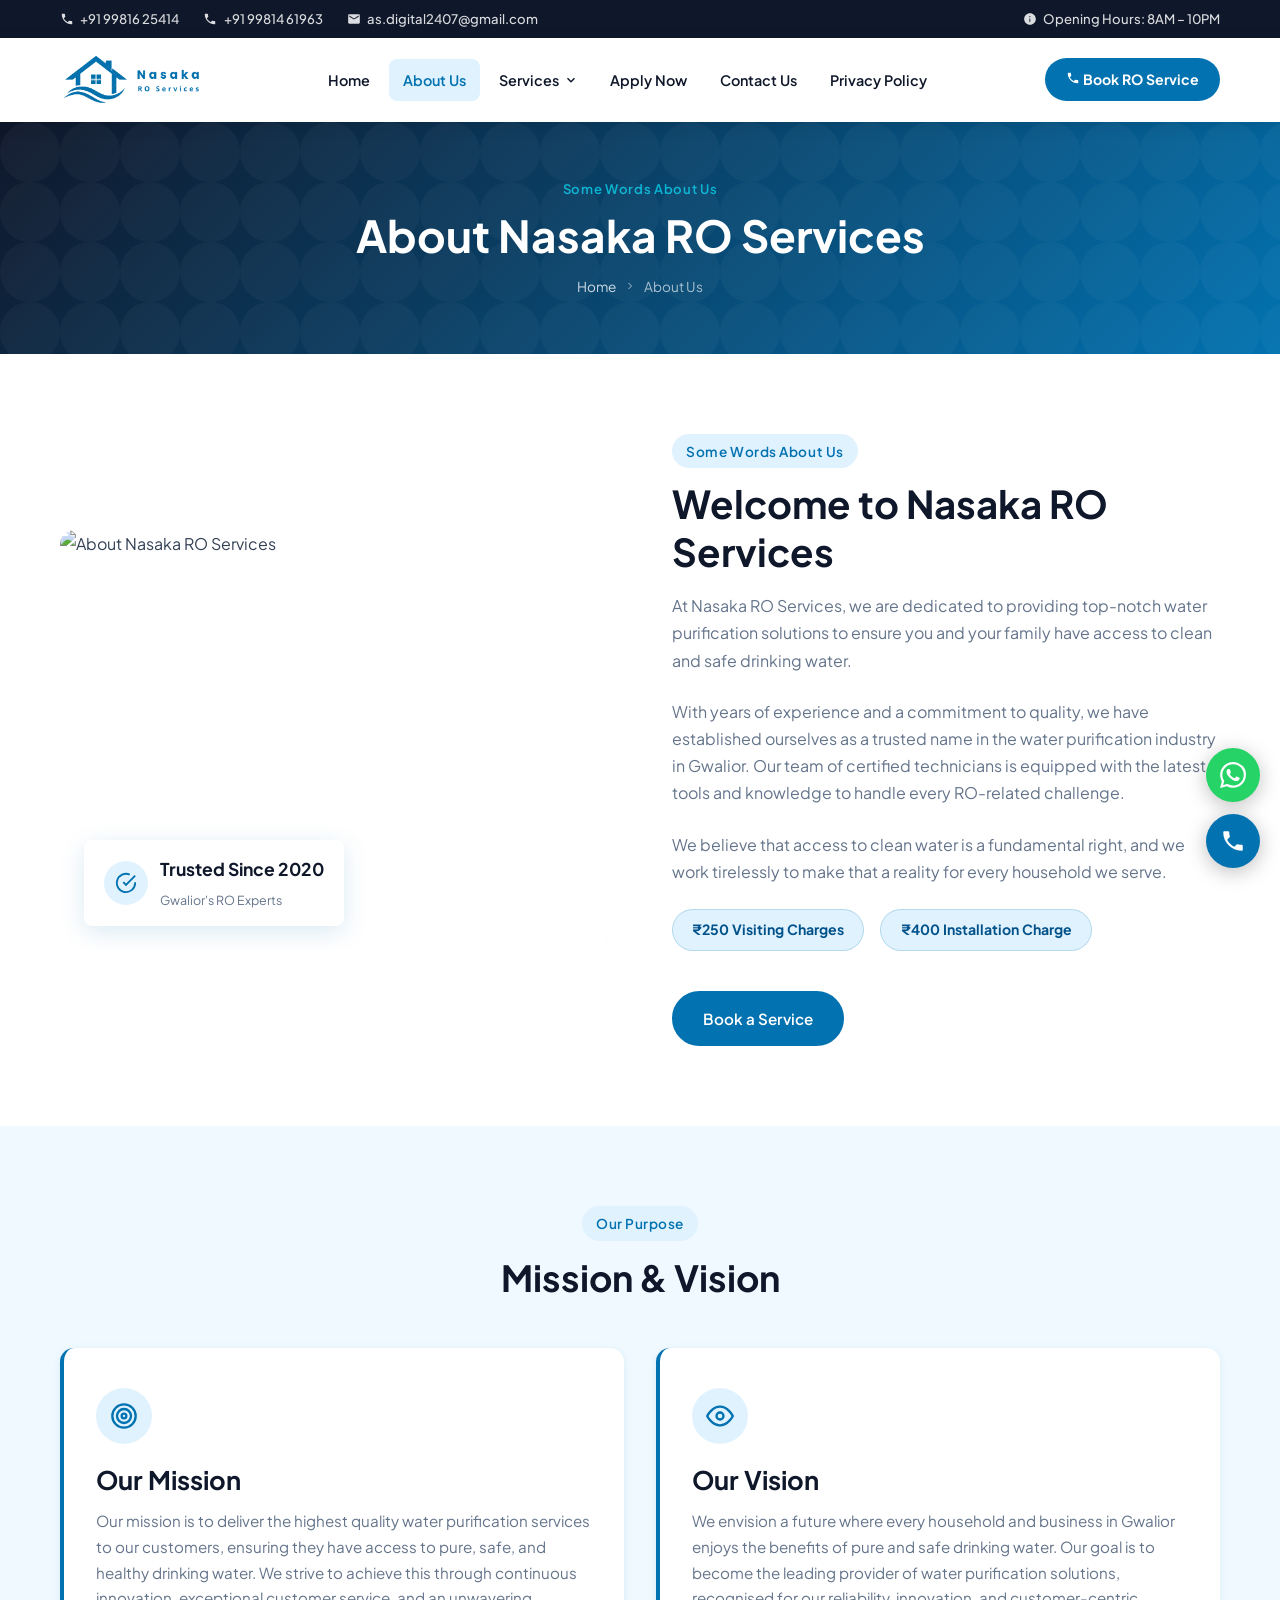
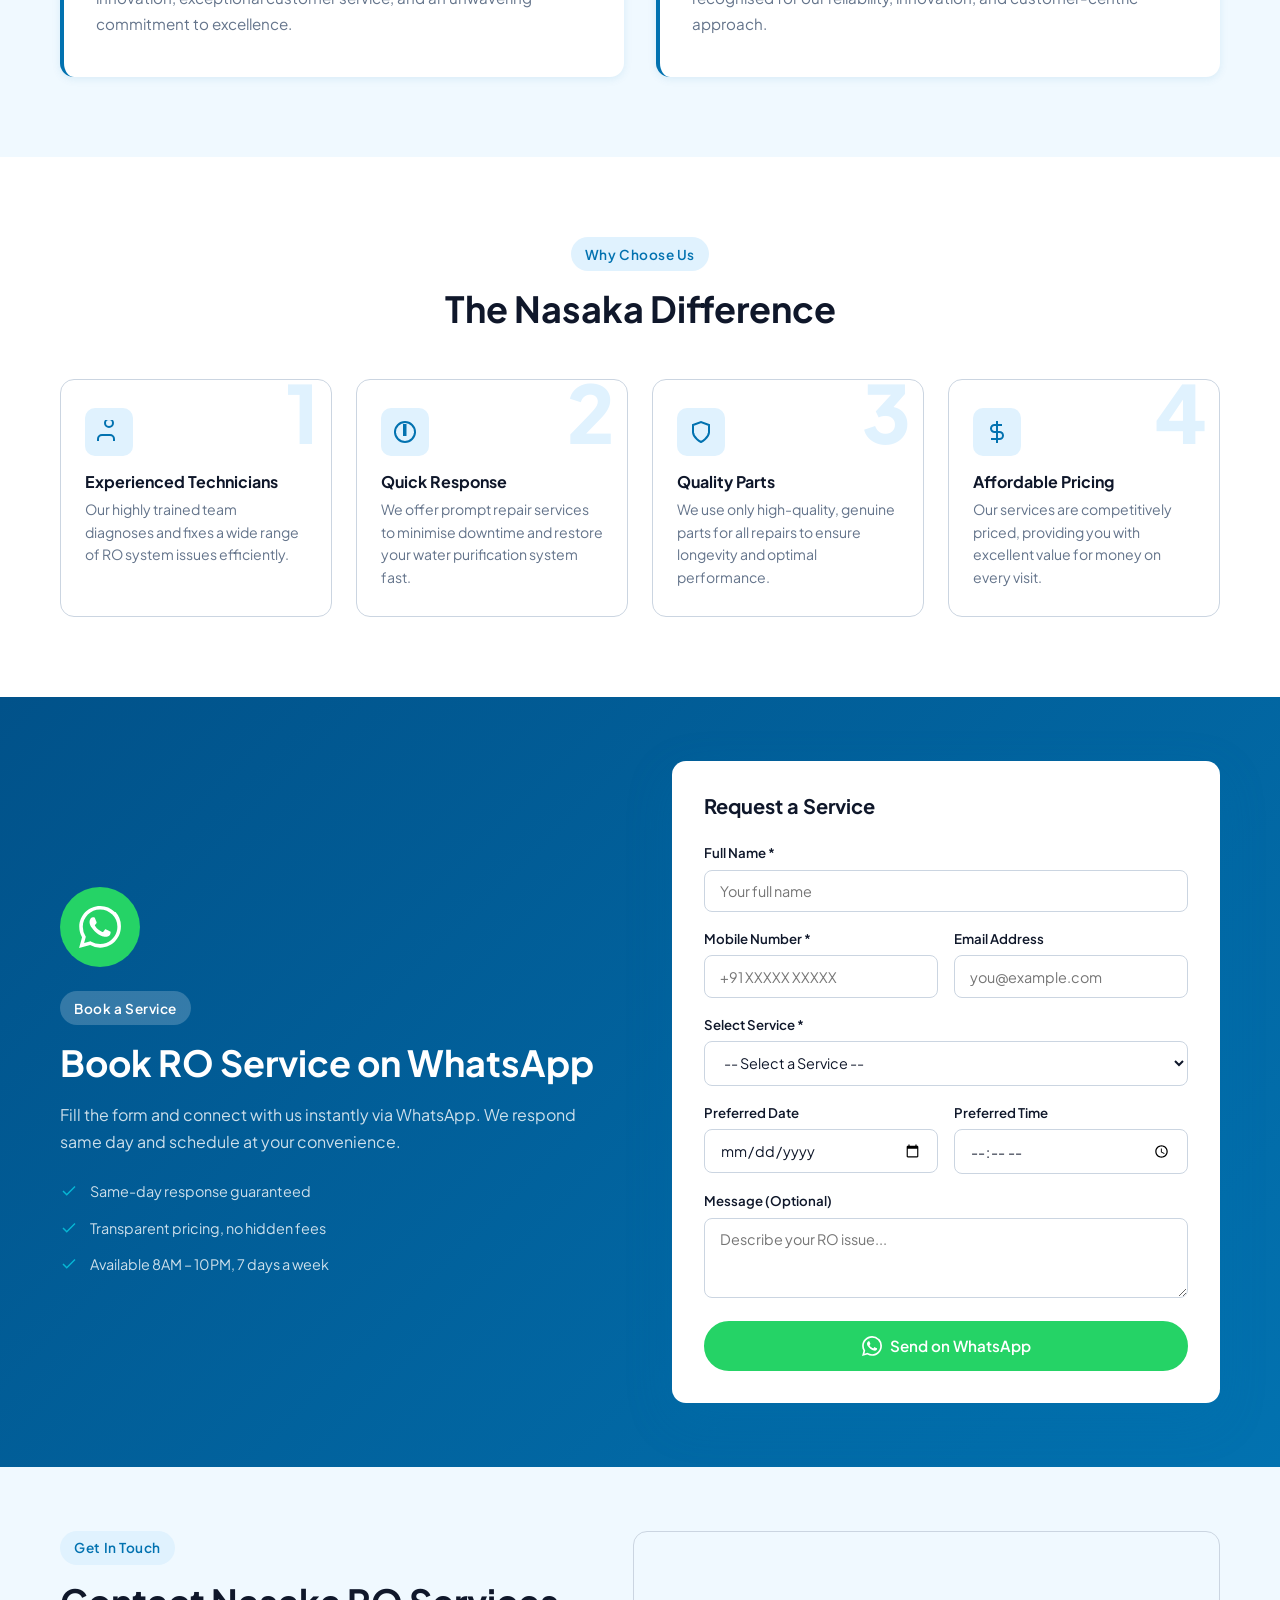
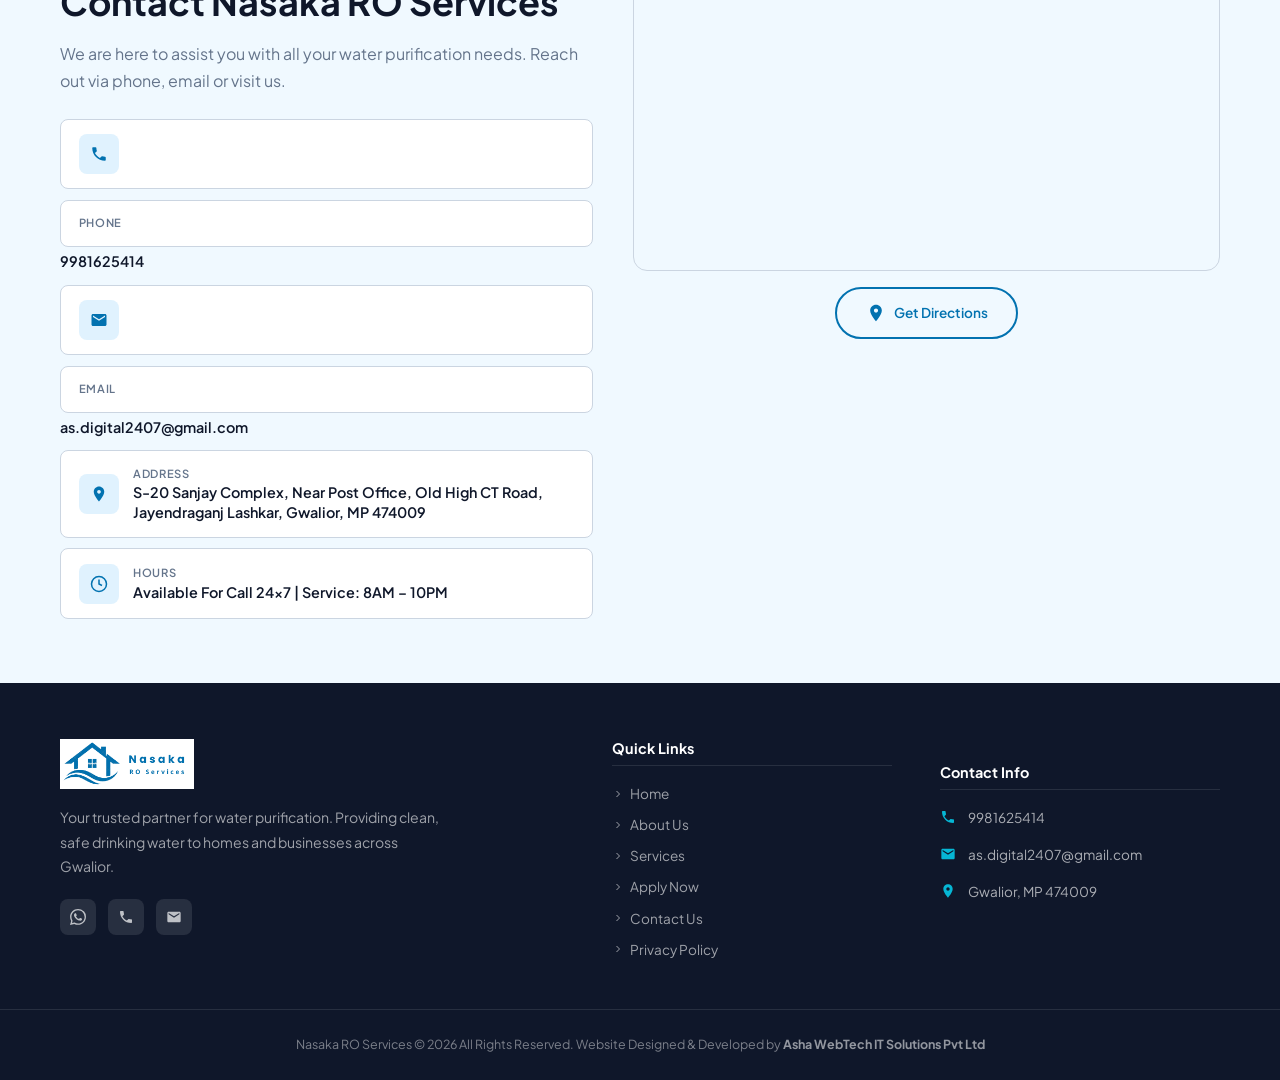
==== about.html @ 14f105b9 "Add files via upload" ====
<!DOCTYPE html>
<html lang="en">
<head>
  <meta charset="UTF-8">
  <meta name="viewport" content="width=device-width, initial-scale=1.0">
  <title>About Us – Nasaka RO Services</title>
  <meta name="description" content="Learn about Nasaka RO Services - dedicated to providing top-notch water purification solutions in Gwalior.">
  <meta name="theme-color" content="#0272B0">
  <link rel="icon" type="image/png" href="images/favicon.png">
  <link rel="stylesheet" href="css/styles.css">
  <link rel="preconnect" href="https://fonts.googleapis.com">
  <link rel="preconnect" href="https://fonts.gstatic.com" crossorigin>
</head>
<body>
<div class="top-bar">
  <div class="container">
    <div class="top-bar__inner">
      <div class="top-bar__group">
        <a href="tel:+919981625414" class="top-bar__item"><svg width="14" height="14" viewBox="0 0 24 24" fill="currentColor"><path d="M6.6 10.8c1.4 2.8 3.8 5.1 6.6 6.6l2.2-2.2c.27-.27.67-.36 1.02-.24 1.12.37 2.33.57 3.57.57.55 0 1 .45 1 1V20c0 .55-.45 1-1 1-9.39 0-17-7.61-17-17 0-.55.45-1 1-1h3.5c.55 0 1 .45 1 1 0 1.25.2 2.45.57 3.57.11.35.03.74-.24 1.01L6.6 10.8z"/></svg> +91 99816 25414</a>
        <a href="tel:+919981461963" class="top-bar__item"><svg width="14" height="14" viewBox="0 0 24 24" fill="currentColor"><path d="M6.6 10.8c1.4 2.8 3.8 5.1 6.6 6.6l2.2-2.2c.27-.27.67-.36 1.02-.24 1.12.37 2.33.57 3.57.57.55 0 1 .45 1 1V20c0 .55-.45 1-1 1-9.39 0-17-7.61-17-17 0-.55.45-1 1-1h3.5c.55 0 1 .45 1 1 0 1.25.2 2.45.57 3.57.11.35.03.74-.24 1.01L6.6 10.8z"/></svg> +91 99814 61963</a>
        <a href="mailto:as.digital2407@gmail.com" class="top-bar__item"><svg width="14" height="14" viewBox="0 0 24 24" fill="currentColor"><path d="M20 4H4c-1.1 0-2 .9-2 2v12c0 1.1.9 2 2 2h16c1.1 0 2-.9 2-2V6c0-1.1-.9-2-2-2zm0 4l-8 5-8-5V6l8 5 8-5v2z"/></svg> as.digital2407@gmail.com</a>
      </div>
      <div class="top-bar__group">
        <span class="top-bar__item"><svg width="14" height="14" viewBox="0 0 24 24" fill="currentColor"><path d="M12 2C6.5 2 2 6.5 2 12s4.5 10 10 10 10-4.5 10-10S17.5 2 12 2zm.5 15H11v-6h1.5v6zm0-8H11V7h1.5v2z"/></svg> Opening Hours: 8AM – 10PM</span>
      </div>
    </div>
  </div>
</div>
<header class="header">
  <div class="header__inner">
    <a href="index.html" class="header__logo">
      <img src="images/logo.png" alt="Nasaka RO Services Logo" height="56"
           onerror="this.style.display='none';document.getElementById('logoFb').style.display='block'">
      <div id="logoFb" style="display:none"><div class="logo-text">Nasaka RO</div><div class="logo-sub">Best RO Services In India</div></div>
    </a>
    <nav class="nav">
      <a href="index.html" class="nav__link">Home</a>
      <a href="about.html" class="nav__link active">About Us</a>
      <div class="nav__dropdown">
        <span class="nav__link nav__dropdown-toggle">Services <svg width="14" height="14" viewBox="0 0 24 24" fill="none" stroke="currentColor" stroke-width="2.5"><polyline points="6 9 12 15 18 9"/></svg></span>
        <div class="nav__dropdown-menu">
          <a href="services/repairing.html" class="nav__dropdown-link"><svg viewBox="0 0 24 24" fill="none" stroke="currentColor" stroke-width="2" width="16" height="16"><path d="M14.7 6.3a1 1 0 0 0 0 1.4l1.6 1.6a1 1 0 0 0 1.4 0l3.77-3.77a6 6 0 0 1-7.94 7.94l-6.91 6.91a2.12 2.12 0 0 1-3-3l6.91-6.91a6 6 0 0 1 7.94-7.94l-3.76 3.76z"/></svg> Repairing Services</a>
          <a href="services/filter.html" class="nav__dropdown-link"><svg viewBox="0 0 24 24" fill="none" stroke="currentColor" stroke-width="2" width="16" height="16"><polygon points="22 3 2 3 10 12.46 10 19 14 21 14 12.46 22 3"/></svg> Filter Servicing</a>
          <a href="services/installation.html" class="nav__dropdown-link"><svg viewBox="0 0 24 24" fill="none" stroke="currentColor" stroke-width="2" width="16" height="16"><circle cx="12" cy="12" r="3"/><path d="M19.07 4.93a10 10 0 0 1 0 14.14M4.93 4.93a10 10 0 0 0 0 14.14"/></svg> Installation Services</a>
          <a href="services/maintenance.html" class="nav__dropdown-link"><svg viewBox="0 0 24 24" fill="none" stroke="currentColor" stroke-width="2" width="16" height="16"><circle cx="12" cy="12" r="3"/><path d="M12 1v2M12 21v2M4.22 4.22l1.42 1.42M18.36 18.36l1.42 1.42M1 12h2M21 12h2M4.22 19.78l1.42-1.42M18.36 5.64l1.42-1.42"/></svg> Maintenance Services</a>
        </div>
      </div>
      <a href="apply-now.html" class="nav__link">Apply Now</a>
      <a href="contact.html" class="nav__link">Contact Us</a>
      <a href="privacy-policy.html" class="nav__link">Privacy Policy</a>
    </nav>
    <div class="header__cta">
      <a href="tel:+919981625414" class="header__book"><svg width="14" height="14" viewBox="0 0 24 24" fill="currentColor"><path d="M6.6 10.8c1.4 2.8 3.8 5.1 6.6 6.6l2.2-2.2c.27-.27.67-.36 1.02-.24 1.12.37 2.33.57 3.57.57.55 0 1 .45 1 1V20c0 .55-.45 1-1 1-9.39 0-17-7.61-17-17 0-.55.45-1 1-1h3.5c.55 0 1 .45 1 1 0 1.25.2 2.45.57 3.57.11.35.03.74-.24 1.01L6.6 10.8z"/></svg> Book RO Service</a>
    </div>
    <button class="hamburger" id="hamburger" aria-label="Open menu"><span></span><span></span><span></span></button>
  </div>
  <nav class="mobile-nav" id="mobileNav">
    <a href="index.html" class="mobile-nav__link">Home</a>
    <a href="about.html" class="mobile-nav__link">About Us</a>
    <a href="services.html" class="mobile-nav__link">Services</a>
    <div class="mobile-nav__sub">
      <a href="services/repairing.html">↳ Repairing Services</a>
      <a href="services/filter.html">↳ Filter Servicing</a>
      <a href="services/installation.html">↳ Installation Services</a>
      <a href="services/maintenance.html">↳ Maintenance Services</a>
    </div>
    <a href="apply-now.html" class="mobile-nav__link">Apply Now</a>
    <a href="contact.html" class="mobile-nav__link">Contact Us</a>
    <a href="privacy-policy.html" class="mobile-nav__link">Privacy Policy</a>
  </nav>
</header>

<section class="page-banner">
  <div class="container">
    <div class="page-banner__label">Some Words About Us</div>
    <h1>About Nasaka RO Services</h1>
    <div class="breadcrumb"><a href="index.html">Home</a><svg width="12" height="12" viewBox="0 0 24 24" fill="none" stroke="currentColor" stroke-width="2"><polyline points="9 18 15 12 9 6"/></svg><span>About Us</span></div>
  </div>
</section>

<section class="section">
  <div class="container">
    <div class="about-grid">
      <div class="about-img-wrap" data-reveal>
        <img src="https://images.unsplash.com/photo-1600880292203-757bb62b4baf?w=700&q=80&auto=format&fit=crop" alt="About Nasaka RO Services">
        <div class="about-badge">
          <div class="about-badge__icon"><svg viewBox="0 0 24 24" fill="none" stroke="var(--primary)" stroke-width="2"><path d="M22 11.08V12a10 10 0 1 1-5.93-9.14"/><polyline points="22 4 12 14.01 9 11.01"/></svg></div>
          <div class="about-badge__text"><strong>Trusted Since 2020</strong><span>Gwalior's RO Experts</span></div>
        </div>
      </div>
      <div class="about-content" data-reveal>
        <span class="section-label">Some Words About Us</span>
        <h2>Welcome to Nasaka RO Services</h2>
        <p>At Nasaka RO Services, we are dedicated to providing top-notch water purification solutions to ensure you and your family have access to clean and safe drinking water.</p>
        <p>With years of experience and a commitment to quality, we have established ourselves as a trusted name in the water purification industry in Gwalior. Our team of certified technicians is equipped with the latest tools and knowledge to handle every RO-related challenge.</p>
        <p>We believe that access to clean water is a fundamental right, and we work tirelessly to make that a reality for every household we serve.</p>
        <div class="pricing-pills" style="margin-top:1.5rem">
          <a href="contact.html" class="pricing-pill">&#8377;250 Visiting Charges</a>
          <a href="contact.html" class="pricing-pill">&#8377;400 Installation Charge</a>
        </div>
        <a href="contact.html" class="btn btn--primary" style="margin-top:1rem">Book a Service</a>
      </div>
    </div>
  </div>
</section>

<section class="section section--light">
  <div class="container">
    <div class="text-center" style="margin-bottom:3rem" data-reveal>
      <span class="section-label">Our Purpose</span>
      <h2 class="section-title">Mission &amp; Vision</h2>
    </div>
    <div class="mv-grid">
      <div class="mv-card" data-reveal>
        <div class="mv-card__icon"><svg viewBox="0 0 24 24" fill="none" stroke="currentColor" stroke-width="2"><circle cx="12" cy="12" r="10"/><circle cx="12" cy="12" r="6"/><circle cx="12" cy="12" r="2"/></svg></div>
        <h3>Our Mission</h3>
        <p>Our mission is to deliver the highest quality water purification services to our customers, ensuring they have access to pure, safe, and healthy drinking water. We strive to achieve this through continuous innovation, exceptional customer service, and an unwavering commitment to excellence.</p>
      </div>
      <div class="mv-card" data-reveal>
        <div class="mv-card__icon"><svg viewBox="0 0 24 24" fill="none" stroke="currentColor" stroke-width="2"><path d="M1 12s4-8 11-8 11 8 11 8-4 8-11 8-11-8-11-8z"/><circle cx="12" cy="12" r="3"/></svg></div>
        <h3>Our Vision</h3>
        <p>We envision a future where every household and business in Gwalior enjoys the benefits of pure and safe drinking water. Our goal is to become the leading provider of water purification solutions, recognised for our reliability, innovation, and customer-centric approach.</p>
      </div>
    </div>
  </div>
</section>

<section class="section">
  <div class="container">
    <div class="text-center" style="margin-bottom:3rem" data-reveal>
      <span class="section-label">Why Choose Us</span>
      <h2 class="section-title">The Nasaka Difference</h2>
    </div>
    <div class="features-grid"><div class="feature-card" data-num="1" data-reveal>
  <div class="feature-card__icon"><svg viewBox="0 0 24 24" fill="none" stroke="currentColor" stroke-width="2"><path d="M17 21v-2a4 4 0 0 0-4-4H5a4 4 0 0 0-4 4v2M12 7a4 4 0 1 0 0-8 4 4 0 0 0 0 8z"/></svg></div>
  <h4>Experienced Technicians</h4>
  <p>Our highly trained team diagnoses and fixes a wide range of RO system issues efficiently.</p>
</div><div class="feature-card" data-num="2" data-reveal>
  <div class="feature-card__icon"><svg viewBox="0 0 24 24" fill="none" stroke="currentColor" stroke-width="2"><path d="M12 2C6.5 2 2 6.5 2 12s4.5 10 10 10 10-4.5 10-10S17.5 2 12 2zm.5 13H11v-6h1.5v6zm0-8H11V5h1.5v2z"/></svg></div>
  <h4>Quick Response</h4>
  <p>We offer prompt repair services to minimise downtime and restore your water purification system fast.</p>
</div><div class="feature-card" data-num="3" data-reveal>
  <div class="feature-card__icon"><svg viewBox="0 0 24 24" fill="none" stroke="currentColor" stroke-width="2"><path d="M12 22s8-4 8-10V5l-8-3-8 3v7c0 6 8 10 8 10z"/></svg></div>
  <h4>Quality Parts</h4>
  <p>We use only high-quality, genuine parts for all repairs to ensure longevity and optimal performance.</p>
</div><div class="feature-card" data-num="4" data-reveal>
  <div class="feature-card__icon"><svg viewBox="0 0 24 24" fill="none" stroke="currentColor" stroke-width="2"><path d="M12 1v22M17 5H9.5a3.5 3.5 0 0 0 0 7h5a3.5 3.5 0 0 1 0 7H6"/></svg></div>
  <h4>Affordable Pricing</h4>
  <p>Our services are competitively priced, providing you with excellent value for money on every visit.</p>
</div></div>
  </div>
</section>

<section class="wa-form-section">
  <div class="container">
    <div class="wa-form-inner">
      <div class="wa-form-intro" data-reveal>
        <div class="wa-icon"><svg viewBox="0 0 24 24" fill="currentColor"><path d="M17.472 14.382c-.297-.149-1.758-.867-2.03-.967-.273-.099-.471-.148-.67.15-.197.297-.767.966-.94 1.164-.173.199-.347.223-.644.075-.297-.15-1.255-.463-2.39-1.475-.883-.788-1.48-1.761-1.653-2.059-.173-.297-.018-.458.13-.606.134-.133.298-.347.446-.52.149-.174.198-.298.298-.497.099-.198.05-.371-.025-.52-.075-.149-.669-1.612-.916-2.207-.242-.579-.487-.5-.669-.51-.173-.008-.371-.01-.57-.01-.198 0-.52.074-.792.372-.272.297-1.04 1.016-1.04 2.479 0 1.462 1.065 2.875 1.213 3.074.149.198 2.096 3.2 5.077 4.487.709.306 1.262.489 1.694.625.712.227 1.36.195 1.871.118.571-.085 1.758-.719 2.006-1.413.248-.694.248-1.289.173-1.413-.074-.124-.272-.198-.57-.347m-5.421 7.403h-.004a9.87 9.87 0 0 1-5.031-1.378l-.361-.214-3.741.982.998-3.648-.235-.374a9.86 9.86 0 0 1-1.51-5.26c.001-5.45 4.436-9.884 9.888-9.884 2.64 0 5.122 1.03 6.988 2.898a9.825 9.825 0 0 1 2.893 6.994c-.003 5.45-4.437 9.884-9.885 9.884m8.413-18.297A11.815 11.815 0 0 0 12.05 0C5.495 0 .16 5.335.157 11.892c0 2.096.547 4.142 1.588 5.945L.057 24l6.305-1.654a11.882 11.882 0 0 0 5.683 1.448h.005c6.554 0 11.89-5.335 11.893-11.893A11.821 11.821 0 0 0 20.885 3.488"/></svg></div>
        <span class="section-label section-label--white">Book a Service</span>
        <h2>Book RO Service on WhatsApp</h2>
        <p>Fill the form and connect with us instantly via WhatsApp. We respond same day and schedule at your convenience.</p>
        <div style="margin-top:1.5rem;display:flex;flex-direction:column;gap:.75rem">
          <div style="display:flex;align-items:center;gap:.75rem;color:rgba(255,255,255,.8);font-size:.9rem"><svg width="18" height="18" viewBox="0 0 24 24" fill="none" stroke="#06B6D4" stroke-width="2"><polyline points="20 6 9 17 4 12"/></svg>Same-day response guaranteed</div>
          <div style="display:flex;align-items:center;gap:.75rem;color:rgba(255,255,255,.8);font-size:.9rem"><svg width="18" height="18" viewBox="0 0 24 24" fill="none" stroke="#06B6D4" stroke-width="2"><polyline points="20 6 9 17 4 12"/></svg>Transparent pricing, no hidden fees</div>
          <div style="display:flex;align-items:center;gap:.75rem;color:rgba(255,255,255,.8);font-size:.9rem"><svg width="18" height="18" viewBox="0 0 24 24" fill="none" stroke="#06B6D4" stroke-width="2"><polyline points="20 6 9 17 4 12"/></svg>Available 8AM – 10PM, 7 days a week</div>
        </div>
      </div>
      <div class="wa-form" data-reveal>
        <h3>Request a Service</h3>
        <form id="waForm">
          <div class="form-group"><label>Full Name *</label><input type="text" name="name" placeholder="Your full name" required></div>
          <div class="form-row">
            <div class="form-group"><label>Mobile Number *</label><input type="tel" name="phone" placeholder="+91 XXXXX XXXXX" required></div>
            <div class="form-group"><label>Email Address</label><input type="email" name="email" placeholder="you@example.com"></div>
          </div>
          <div class="form-group"><label>Select Service *</label>
            <select name="service" required>
              <option value="">-- Select a Service --</option>
              <option>Repairing Services</option>
              <option>Filter Servicing</option>
              <option>Installation Services</option>
              <option>Maintenance Services</option>
              <option>Other Services</option>
            </select>
          </div>
          <div class="form-row">
            <div class="form-group"><label>Preferred Date</label><input type="date" name="date"></div>
            <div class="form-group"><label>Preferred Time</label><input type="time" name="time"></div>
          </div>
          <div class="form-group"><label>Message (Optional)</label><textarea name="message" placeholder="Describe your RO issue..."></textarea></div>
          <button type="submit" class="btn btn--wa" style="width:100%;justify-content:center"><svg viewBox="0 0 24 24" fill="currentColor"><path d="M17.472 14.382c-.297-.149-1.758-.867-2.03-.967-.273-.099-.471-.148-.67.15-.197.297-.767.966-.94 1.164-.173.199-.347.223-.644.075-.297-.15-1.255-.463-2.39-1.475-.883-.788-1.48-1.761-1.653-2.059-.173-.297-.018-.458.13-.606.134-.133.298-.347.446-.52.149-.174.198-.298.298-.497.099-.198.05-.371-.025-.52-.075-.149-.669-1.612-.916-2.207-.242-.579-.487-.5-.669-.51-.173-.008-.371-.01-.57-.01-.198 0-.52.074-.792.372-.272.297-1.04 1.016-1.04 2.479 0 1.462 1.065 2.875 1.213 3.074.149.198 2.096 3.2 5.077 4.487.709.306 1.262.489 1.694.625.712.227 1.36.195 1.871.118.571-.085 1.758-.719 2.006-1.413.248-.694.248-1.289.173-1.413-.074-.124-.272-.198-.57-.347m-5.421 7.403h-.004a9.87 9.87 0 0 1-5.031-1.378l-.361-.214-3.741.982.998-3.648-.235-.374a9.86 9.86 0 0 1-1.51-5.26c.001-5.45 4.436-9.884 9.888-9.884 2.64 0 5.122 1.03 6.988 2.898a9.825 9.825 0 0 1 2.893 6.994c-.003 5.45-4.437 9.884-9.885 9.884m8.413-18.297A11.815 11.815 0 0 0 12.05 0C5.495 0 .16 5.335.157 11.892c0 2.096.547 4.142 1.588 5.945L.057 24l6.305-1.654a11.882 11.882 0 0 0 5.683 1.448h.005c6.554 0 11.89-5.335 11.893-11.893A11.821 11.821 0 0 0 20.885 3.488"/></svg> Send on WhatsApp</button>
        </form>
      </div>
    </div>
  </div>
</section>
<section class="contact-section">
  <div class="container">
    <div class="contact-grid">
      <div class="contact-info" data-reveal>
        <span class="section-label">Get In Touch</span>
        <h2 class="section-title">Contact Nasaka RO Services</h2>
        <p>We are here to assist you with all your water purification needs. Reach out via phone, email or visit us.</p>
        <div class="contact-cards">
          <a href="tel:9981625414" class="contact-card" style="text-decoration:none">
            <div class="contact-card__icon"><svg viewBox="0 0 24 24" fill="currentColor"><path d="M6.6 10.8c1.4 2.8 3.8 5.1 6.6 6.6l2.2-2.2c.27-.27.67-.36 1.02-.24 1.12.37 2.33.57 3.57.57.55 0 1 .45 1 1V20c0 .55-.45 1-1 1-9.39 0-17-7.61-17-17 0-.55.45-1 1-1h3.5c.55 0 1 .45 1 1 0 1.25.2 2.45.57 3.57.11.35.03.74-.24 1.01L6.6 10.8z"/></svg></div>
            <div class="contact-card__body"><h5>Phone</h5><a href="tel:9981625414">9981625414</a></div>
          </a>
          <a href="mailto:as.digital2407@gmail.com" class="contact-card" style="text-decoration:none">
            <div class="contact-card__icon"><svg viewBox="0 0 24 24" fill="currentColor"><path d="M20 4H4c-1.1 0-2 .9-2 2v12c0 1.1.9 2 2 2h16c1.1 0 2-.9 2-2V6c0-1.1-.9-2-2-2zm0 4l-8 5-8-5V6l8 5 8-5v2z"/></svg></div>
            <div class="contact-card__body"><h5>Email</h5><a href="mailto:as.digital2407@gmail.com">as.digital2407@gmail.com</a></div>
          </a>
          <div class="contact-card">
            <div class="contact-card__icon"><svg viewBox="0 0 24 24" fill="currentColor"><path d="M12 2C8.13 2 5 5.13 5 9c0 5.25 7 13 7 13s7-7.75 7-13c0-3.87-3.13-7-7-7zm0 9.5c-1.38 0-2.5-1.12-2.5-2.5s1.12-2.5 2.5-2.5 2.5 1.12 2.5 2.5-1.12 2.5-2.5 2.5z"/></svg></div>
            <div class="contact-card__body"><h5>Address</h5><p>S-20 Sanjay Complex, Near Post Office, Old High CT Road, Jayendraganj Lashkar, Gwalior, MP 474009</p></div>
          </div>
          <div class="contact-card">
            <div class="contact-card__icon"><svg viewBox="0 0 24 24" fill="none" stroke="currentColor" stroke-width="2"><circle cx="12" cy="12" r="10"/><polyline points="12 6 12 12 16 14"/></svg></div>
            <div class="contact-card__body"><h5>Hours</h5><p>Available For Call 24×7 | Service: 8AM – 10PM</p></div>
          </div>
        </div>
      </div>
      <div data-reveal>
        <div class="map-wrap">
          <iframe src="https://maps.google.com/maps?q=S-20+Sanjay+Complex+Near+Post+Office+Old+High+CT+Road+Jayendraganj+Lashkar+Gwalior+Madhya+Pradesh+474009&t=m&z=15&output=embed&iwloc=near" allowfullscreen loading="lazy" referrerpolicy="no-referrer-when-downgrade" title="Nasaka RO Services Location"></iframe>
        </div>
        <div style="margin-top:1rem;text-align:center">
          <a href="https://maps.google.com/maps?q=S-20+Sanjay+Complex+Gwalior+474009" target="_blank" class="btn btn--outline-blue" style="font-size:.85rem"><svg viewBox="0 0 24 24" fill="currentColor"><path d="M12 2C8.13 2 5 5.13 5 9c0 5.25 7 13 7 13s7-7.75 7-13c0-3.87-3.13-7-7-7zm0 9.5c-1.38 0-2.5-1.12-2.5-2.5s1.12-2.5 2.5-2.5 2.5 1.12 2.5 2.5-1.12 2.5-2.5 2.5z"/></svg> Get Directions</a>
        </div>
      </div>
    </div>
  </div>
</section>
<footer class="footer">
  <div class="container">
    <div class="footer__grid">
      <div class="footer__brand">
        <div class="logo-wrap">
          <img src="images/logo.png" alt="Nasaka RO Services" height="50" onerror="this.style.display='none';this.nextElementSibling.style.display='block'">
          <div style="display:none;color:#fff;font-size:1.2rem;font-weight:800">Nasaka RO Services</div>
        </div>
        <p>Your trusted partner for water purification. Providing clean, safe drinking water to homes and businesses across Gwalior.</p>
        <div class="footer__social">
          <a href="https://wa.me/919981625414" target="_blank" aria-label="WhatsApp"><svg viewBox="0 0 24 24" fill="currentColor"><path d="M17.472 14.382c-.297-.149-1.758-.867-2.03-.967-.273-.099-.471-.148-.67.15-.197.297-.767.966-.94 1.164-.173.199-.347.223-.644.075-.297-.15-1.255-.463-2.39-1.475-.883-.788-1.48-1.761-1.653-2.059-.173-.297-.018-.458.13-.606.134-.133.298-.347.446-.52.149-.174.198-.298.298-.497.099-.198.05-.371-.025-.52-.075-.149-.669-1.612-.916-2.207-.242-.579-.487-.5-.669-.51-.173-.008-.371-.01-.57-.01-.198 0-.52.074-.792.372-.272.297-1.04 1.016-1.04 2.479 0 1.462 1.065 2.875 1.213 3.074.149.198 2.096 3.2 5.077 4.487.709.306 1.262.489 1.694.625.712.227 1.36.195 1.871.118.571-.085 1.758-.719 2.006-1.413.248-.694.248-1.289.173-1.413-.074-.124-.272-.198-.57-.347m-5.421 7.403h-.004a9.87 9.87 0 0 1-5.031-1.378l-.361-.214-3.741.982.998-3.648-.235-.374a9.86 9.86 0 0 1-1.51-5.26c.001-5.45 4.436-9.884 9.888-9.884 2.64 0 5.122 1.03 6.988 2.898a9.825 9.825 0 0 1 2.893 6.994c-.003 5.45-4.437 9.884-9.885 9.884m8.413-18.297A11.815 11.815 0 0 0 12.05 0C5.495 0 .16 5.335.157 11.892c0 2.096.547 4.142 1.588 5.945L.057 24l6.305-1.654a11.882 11.882 0 0 0 5.683 1.448h.005c6.554 0 11.89-5.335 11.893-11.893A11.821 11.821 0 0 0 20.885 3.488"/></svg></a>
          <a href="tel:+919981625414" aria-label="Call"><svg viewBox="0 0 24 24" fill="currentColor"><path d="M6.6 10.8c1.4 2.8 3.8 5.1 6.6 6.6l2.2-2.2c.27-.27.67-.36 1.02-.24 1.12.37 2.33.57 3.57.57.55 0 1 .45 1 1V20c0 .55-.45 1-1 1-9.39 0-17-7.61-17-17 0-.55.45-1 1-1h3.5c.55 0 1 .45 1 1 0 1.25.2 2.45.57 3.57.11.35.03.74-.24 1.01L6.6 10.8z"/></svg></a>
          <a href="mailto:as.digital2407@gmail.com" aria-label="Email"><svg viewBox="0 0 24 24" fill="currentColor"><path d="M20 4H4c-1.1 0-2 .9-2 2v12c0 1.1.9 2 2 2h16c1.1 0 2-.9 2-2V6c0-1.1-.9-2-2-2zm0 4l-8 5-8-5V6l8 5 8-5v2z"/></svg></a>
        </div>
      </div>
      <div class="footer__col">
        <h5>Quick Links</h5>
        <div class="footer__links">
          <a href="index.html"><svg viewBox="0 0 24 24" fill="none" stroke="currentColor" stroke-width="2" width="12" height="12"><polyline points="9 18 15 12 9 6"/></svg> Home</a>
          <a href="about.html"><svg viewBox="0 0 24 24" fill="none" stroke="currentColor" stroke-width="2" width="12" height="12"><polyline points="9 18 15 12 9 6"/></svg> About Us</a>
          <a href="services.html"><svg viewBox="0 0 24 24" fill="none" stroke="currentColor" stroke-width="2" width="12" height="12"><polyline points="9 18 15 12 9 6"/></svg> Services</a>
          <a href="apply-now.html"><svg viewBox="0 0 24 24" fill="none" stroke="currentColor" stroke-width="2" width="12" height="12"><polyline points="9 18 15 12 9 6"/></svg> Apply Now</a>
          <a href="contact.html"><svg viewBox="0 0 24 24" fill="none" stroke="currentColor" stroke-width="2" width="12" height="12"><polyline points="9 18 15 12 9 6"/></svg> Contact Us</a>
          <a href="privacy-policy.html"><svg viewBox="0 0 24 24" fill="none" stroke="currentColor" stroke-width="2" width="12" height="12"><polyline points="9 18 15 12 9 6"/></svg> Privacy Policy</a>
        </div>
      </div>
      <div class="footer__col">
        <h5 style="margin-top:1.5rem">Contact Info</h5>
        <div class="footer__contact-item"><svg viewBox="0 0 24 24" fill="currentColor"><path d="M6.6 10.8c1.4 2.8 3.8 5.1 6.6 6.6l2.2-2.2c.27-.27.67-.36 1.02-.24 1.12.37 2.33.57 3.57.57.55 0 1 .45 1 1V20c0 .55-.45 1-1 1-9.39 0-17-7.61-17-17 0-.55.45-1 1-1h3.5c.55 0 1 .45 1 1 0 1.25.2 2.45.57 3.57.11.35.03.74-.24 1.01L6.6 10.8z"/></svg><span><a href="tel:9981625414">9981625414</a></span></div>
        <div class="footer__contact-item"><svg viewBox="0 0 24 24" fill="currentColor"><path d="M20 4H4c-1.1 0-2 .9-2 2v12c0 1.1.9 2 2 2h16c1.1 0 2-.9 2-2V6c0-1.1-.9-2-2-2zm0 4l-8 5-8-5V6l8 5 8-5v2z"/></svg><span><a href="mailto:as.digital2407@gmail.com">as.digital2407@gmail.com</a></span></div>
        <div class="footer__contact-item"><svg viewBox="0 0 24 24" fill="currentColor"><path d="M12 2C8.13 2 5 5.13 5 9c0 5.25 7 13 7 13s7-7.75 7-13c0-3.87-3.13-7-7-7zm0 9.5c-1.38 0-2.5-1.12-2.5-2.5s1.12-2.5 2.5-2.5 2.5 1.12 2.5 2.5-1.12 2.5-2.5 2.5z"/></svg><span>Gwalior, MP 474009</span></div>
      </div>
    </div>
  </div>
  <div class="footer__bottom">
    <div class="container" style="text-align:center;width:100%">
      <span class="footer__bottom-credit">Nasaka RO Services &copy; 2026 All Rights Reserved. Website Designed &amp; Developed by <a href="https://ashawebtechitsolutions.com/" target="_blank"><strong>Asha</strong></a> <a href="https://chandrabhansingh.in/" target="_blank"><strong>WebTech</strong></a> <a href="https://marketingtech.in/" target="_blank"><strong>IT</strong></a> <a href="https://algotrivo.com/" target="_blank"><strong>Solutions</strong></a> <a href="https://vanshtechnologies.in/" target="_blank"><strong>Pvt&nbsp;</strong></a><a href="https://codetunix.com/" target="_blank"><strong>Ltd</strong></a></span>
    </div>
  </div>
</footer>
<div class="floating-btns">
  <a href="https://wa.me/919981625414?text=Hi%20I%20need%20RO%20service" target="_blank" class="float-btn float-btn--wa" aria-label="WhatsApp"><svg viewBox="0 0 24 24" fill="currentColor"><path d="M17.472 14.382c-.297-.149-1.758-.867-2.03-.967-.273-.099-.471-.148-.67.15-.197.297-.767.966-.94 1.164-.173.199-.347.223-.644.075-.297-.15-1.255-.463-2.39-1.475-.883-.788-1.48-1.761-1.653-2.059-.173-.297-.018-.458.13-.606.134-.133.298-.347.446-.52.149-.174.198-.298.298-.497.099-.198.05-.371-.025-.52-.075-.149-.669-1.612-.916-2.207-.242-.579-.487-.5-.669-.51-.173-.008-.371-.01-.57-.01-.198 0-.52.074-.792.372-.272.297-1.04 1.016-1.04 2.479 0 1.462 1.065 2.875 1.213 3.074.149.198 2.096 3.2 5.077 4.487.709.306 1.262.489 1.694.625.712.227 1.36.195 1.871.118.571-.085 1.758-.719 2.006-1.413.248-.694.248-1.289.173-1.413-.074-.124-.272-.198-.57-.347m-5.421 7.403h-.004a9.87 9.87 0 0 1-5.031-1.378l-.361-.214-3.741.982.998-3.648-.235-.374a9.86 9.86 0 0 1-1.51-5.26c.001-5.45 4.436-9.884 9.888-9.884 2.64 0 5.122 1.03 6.988 2.898a9.825 9.825 0 0 1 2.893 6.994c-.003 5.45-4.437 9.884-9.885 9.884m8.413-18.297A11.815 11.815 0 0 0 12.05 0C5.495 0 .16 5.335.157 11.892c0 2.096.547 4.142 1.588 5.945L.057 24l6.305-1.654a11.882 11.882 0 0 0 5.683 1.448h.005c6.554 0 11.89-5.335 11.893-11.893A11.821 11.821 0 0 0 20.885 3.488"/></svg></a>
  <a href="tel:+919981625414" class="float-btn float-btn--call" aria-label="Call Us"><svg viewBox="0 0 24 24" fill="currentColor"><path d="M6.6 10.8c1.4 2.8 3.8 5.1 6.6 6.6l2.2-2.2c.27-.27.67-.36 1.02-.24 1.12.37 2.33.57 3.57.57.55 0 1 .45 1 1V20c0 .55-.45 1-1 1-9.39 0-17-7.61-17-17 0-.55.45-1 1-1h3.5c.55 0 1 .45 1 1 0 1.25.2 2.45.57 3.57.11.35.03.74-.24 1.01L6.6 10.8z"/></svg></a>
</div>
<script src="js/main.js"></script>
</body>
</html>
---- css/styles.css ----
@import url('https://fonts.googleapis.com/css2?family=Plus+Jakarta+Sans:wght@300;400;500;600;700;800&display=swap');

/* ============================================================
   CSS Variables
============================================================ */
:root {
  --primary:       #0272B0;
  --primary-dark:  #01528A;
  --primary-light: #E0F2FE;
  --accent:        #06B6D4;
  --dark:          #0F172A;
  --body-text:     #334155;
  --gray:          #64748B;
  --border:        #CBD5E1;
  --light-bg:      #F0F9FF;
  --white:         #FFFFFF;
  --green:         #10B981;
  --wa-green:      #25D366;
  --font:          'Plus Jakarta Sans', sans-serif;
  --shadow-sm:     0 2px 8px rgba(2,114,176,.10);
  --shadow-md:     0 6px 24px rgba(2,114,176,.15);
  --shadow-lg:     0 16px 48px rgba(2,114,176,.20);
  --radius:        14px;
  --radius-sm:     8px;
  --transition:    .3s ease;
}

/* ============================================================
   Reset & Base
============================================================ */
*, *::before, *::after { box-sizing: border-box; margin: 0; padding: 0; }
html { scroll-behavior: smooth; }
body {
  font-family: var(--font);
  font-size: 16px;
  line-height: 1.7;
  color: var(--body-text);
  background: var(--white);
  overflow-x: hidden;
}
img { max-width: 100%; height: auto; display: block; }
a { text-decoration: none; color: inherit; }
ul { list-style: none; }
button, input, select, textarea { font-family: inherit; }

/* ============================================================
   Typography
============================================================ */
h1, h2, h3, h4, h5, h6 {
  color: var(--dark);
  font-weight: 700;
  line-height: 1.25;
}
h1 { font-size: clamp(2rem, 5vw, 3.25rem); }
h2 { font-size: clamp(1.6rem, 3.5vw, 2.4rem); }
h3 { font-size: clamp(1.25rem, 2.5vw, 1.6rem); }
h4 { font-size: 1.2rem; }
p  { max-width: 68ch; }

/* ============================================================
   Utility Classes
============================================================ */
.container { max-width: 1200px; margin: 0 auto; padding: 0 1.25rem; }
.section { padding: 5rem 0; }
.section--light { background: var(--light-bg); }
.section--blue  { background: var(--primary); }
.text-center { text-align: center; }
.text-white { color: var(--white) !important; }
.text-primary { color: var(--primary); }
.mx-auto { margin-left: auto; margin-right: auto; }

.section-label {
  display: inline-block;
  font-size: .85rem;
  font-weight: 600;
  letter-spacing: .04em;
  color: var(--primary);
  background: var(--primary-light);
  padding: .35rem .9rem;
  border-radius: 50px;
  margin-bottom: .9rem;
}

.section-title {
  font-size: clamp(1.6rem, 3vw, 2.25rem);
  color: var(--dark);
  margin-bottom: 1rem;
}

.section-title--white { color: var(--white); }
.section-label--white { background: rgba(255,255,255,.2); color: var(--white); }

.section-sub {
  font-size: 1.05rem;
  color: var(--gray);
  max-width: 600px;
}

/* ============================================================
   Buttons
============================================================ */
.btn {
  display: inline-flex;
  align-items: center;
  gap: .5rem;
  padding: .8rem 1.8rem;
  border-radius: 50px;
  font-weight: 600;
  font-size: .95rem;
  cursor: pointer;
  border: 2px solid transparent;
  transition: var(--transition);
  white-space: nowrap;
}
.btn--primary {
  background: var(--primary);
  color: var(--white);
  border-color: var(--primary);
}
.btn--primary:hover {
  background: var(--primary-dark);
  border-color: var(--primary-dark);
  transform: translateY(-2px);
  box-shadow: var(--shadow-md);
}
.btn--outline {
  background: transparent;
  color: var(--white);
  border-color: rgba(255,255,255,.7);
}
.btn--outline:hover {
  background: rgba(255,255,255,.15);
  border-color: var(--white);
}
.btn--outline-blue {
  background: transparent;
  color: var(--primary);
  border-color: var(--primary);
}
.btn--outline-blue:hover {
  background: var(--primary);
  color: var(--white);
}
.btn--wa {
  background: var(--wa-green);
  color: var(--white);
  border-color: var(--wa-green);
}
.btn--wa:hover {
  background: #20BD5A;
  border-color: #20BD5A;
  transform: translateY(-2px);
  box-shadow: 0 6px 20px rgba(37,211,102,.3);
}
.btn svg { width: 20px; height: 20px; flex-shrink: 0; }

/* ============================================================
   Top Bar
============================================================ */
.top-bar {
  background: var(--dark);
  color: rgba(255,255,255,.85);
  font-size: .82rem;
  font-weight: 500;
  padding: .5rem 0;
}
.top-bar__inner {
  display: flex;
  align-items: center;
  justify-content: space-between;
  gap: 1rem;
  flex-wrap: wrap;
}
.top-bar__group {
  display: flex;
  align-items: center;
  gap: 1.5rem;
  flex-wrap: wrap;
}
.top-bar__item {
  display: flex;
  align-items: center;
  gap: .4rem;
  color: rgba(255,255,255,.85);
  transition: var(--transition);
}
.top-bar__item:hover { color: var(--accent); }
.top-bar__item svg { width: 14px; height: 14px; flex-shrink: 0; }

/* ============================================================
   Header & Navigation
============================================================ */
.header {
  position: sticky;
  top: 0;
  z-index: 900;
  background: var(--white);
  box-shadow: 0 2px 16px rgba(0,0,0,.09);
  transition: var(--transition);
}
.header__inner {
  display: flex;
  align-items: center;
  justify-content: space-between;
  padding: .85rem 1.25rem;
  max-width: 1200px;
  margin: 0 auto;
  gap: 1.5rem;
}
.header__logo img {
  height: 56px;
  width: auto;
  object-fit: contain;
}
.header__logo .logo-text {
  font-size: 1.35rem;
  font-weight: 800;
  color: var(--primary);
  line-height: 1.2;
}
.header__logo .logo-sub {
  font-size: .7rem;
  color: var(--gray);
  font-weight: 500;
}

/* Nav */
.nav { display: flex; align-items: center; gap: .25rem; }
.nav__link {
  padding: .55rem .9rem;
  border-radius: var(--radius-sm);
  font-weight: 600;
  font-size: .9rem;
  color: var(--dark);
  transition: var(--transition);
  position: relative;
}
.nav__link:hover, .nav__link.active {
  color: var(--primary);
  background: var(--primary-light);
}
.nav__dropdown { position: relative; }
.nav__dropdown-toggle {
  display: flex;
  align-items: center;
  gap: .3rem;
  cursor: pointer;
}
.nav__dropdown-toggle svg {
  width: 14px; height: 14px;
  transition: transform var(--transition);
}
.nav__dropdown:hover .nav__dropdown-toggle svg { transform: rotate(180deg); }
.nav__dropdown-menu {
  position: absolute;
  top: calc(100% + .5rem);
  left: 0;
  background: var(--white);
  border: 1px solid var(--border);
  border-radius: var(--radius);
  box-shadow: var(--shadow-lg);
  min-width: 210px;
  padding: .5rem 0;
  opacity: 0;
  visibility: hidden;
  transform: translateY(-8px);
  transition: var(--transition);
}
.nav__dropdown:hover .nav__dropdown-menu {
  opacity: 1;
  visibility: visible;
  transform: translateY(0);
}
.nav__dropdown-link {
  display: flex;
  align-items: center;
  gap: .6rem;
  padding: .65rem 1rem;
  font-size: .88rem;
  font-weight: 500;
  color: var(--body-text);
  transition: var(--transition);
}
.nav__dropdown-link:hover {
  background: var(--light-bg);
  color: var(--primary);
  padding-left: 1.3rem;
}
.nav__dropdown-link svg { width: 16px; height: 16px; color: var(--primary); flex-shrink: 0; }

.header__cta {
  display: flex;
  align-items: center;
  gap: .75rem;
  flex-shrink: 0;
}
.header__book {
  background: var(--primary);
  color: var(--white);
  padding: .6rem 1.3rem;
  border-radius: 50px;
  font-weight: 700;
  font-size: .88rem;
  transition: var(--transition);
  white-space: nowrap;
}
.header__book:hover {
  background: var(--primary-dark);
  transform: translateY(-1px);
  box-shadow: var(--shadow-md);
}

/* Hamburger */
.hamburger {
  display: none;
  flex-direction: column;
  gap: 5px;
  cursor: pointer;
  padding: .5rem;
  border-radius: var(--radius-sm);
  background: none;
  border: none;
}
.hamburger span {
  display: block;
  width: 24px;
  height: 2.5px;
  background: var(--dark);
  border-radius: 4px;
  transition: var(--transition);
}
.hamburger.open span:nth-child(1) { transform: rotate(45deg) translate(5px, 5px); }
.hamburger.open span:nth-child(2) { opacity: 0; }
.hamburger.open span:nth-child(3) { transform: rotate(-45deg) translate(5px, -5px); }

/* Mobile Nav */
.mobile-nav {
  display: none;
  flex-direction: column;
  background: var(--white);
  border-top: 1px solid var(--border);
  padding: 1rem 1.25rem 1.5rem;
  max-height: 0;
  overflow: hidden;
  transition: max-height .4s ease;
}
.mobile-nav.open { max-height: 600px; }
.mobile-nav__link {
  display: block;
  padding: .7rem 0;
  font-weight: 600;
  color: var(--dark);
  border-bottom: 1px solid var(--border);
  font-size: .95rem;
}
.mobile-nav__link:last-child { border-bottom: none; }
.mobile-nav__sub { padding-left: 1rem; }
.mobile-nav__sub a {
  display: block;
  padding: .5rem 0;
  color: var(--gray);
  font-size: .88rem;
  font-weight: 500;
}

/* ============================================================
   Hero Section
============================================================ */
.hero {
  background: linear-gradient(135deg, var(--dark) 0%, var(--primary-dark) 40%, var(--primary) 100%);
  position: relative;
  overflow: hidden;
  padding: 6rem 0 8rem;
  color: var(--white);
}
.hero::before {
  content: '';
  position: absolute;
  top: -50%;
  right: -20%;
  width: 700px;
  height: 700px;
  background: radial-gradient(circle, rgba(6,182,212,.15) 0%, transparent 70%);
  border-radius: 50%;
}
.hero__inner {
  display: grid;
  grid-template-columns: 1fr 1fr;
  gap: 3rem;
  align-items: center;
}
.hero__label {
  display: inline-flex;
  align-items: center;
  gap: .5rem;
  font-size: .82rem;
  font-weight: 600;
  background: rgba(255,255,255,.12);
  color: rgba(255,255,255,.9);
  padding: .35rem 1rem;
  border-radius: 50px;
  border: 1px solid rgba(255,255,255,.2);
  margin-bottom: 1.25rem;
}
.hero__title {
  font-size: clamp(2.1rem, 5vw, 3.5rem);
  font-weight: 800;
  color: var(--white);
  line-height: 1.15;
  margin-bottom: 1.25rem;
}
.hero__title span { color: var(--accent); }
.hero__sub {
  font-size: 1.1rem;
  color: rgba(255,255,255,.8);
  max-width: 52ch;
  margin-bottom: 2rem;
  line-height: 1.75;
}
.hero__actions { display: flex; gap: 1rem; flex-wrap: wrap; margin-bottom: 2.5rem; }
.hero__stats { display: flex; gap: 2rem; flex-wrap: wrap; }
.hero__stat { }
.hero__stat-num {
  font-size: 1.75rem;
  font-weight: 800;
  color: var(--white);
  line-height: 1;
}
.hero__stat-label {
  font-size: .8rem;
  color: rgba(255,255,255,.65);
  margin-top: .2rem;
}
.hero__visual {
  position: relative;
  display: flex;
  justify-content: center;
}
.hero__card-stack {
  position: relative;
  width: 100%;
  max-width: 400px;
}
.hero__info-card {
  background: rgba(255,255,255,.1);
  backdrop-filter: blur(12px);
  border: 1px solid rgba(255,255,255,.2);
  border-radius: var(--radius);
  padding: 1.5rem;
  color: var(--white);
  margin-bottom: 1rem;
}
.hero__info-card h4 { font-size: 1rem; margin-bottom: .3rem; color: var(--white); }
.hero__info-card p { font-size: .85rem; color: rgba(255,255,255,.75); max-width: none; }
.hero__price-badge {
  position: absolute;
  right: -1rem;
  top: 50%;
  transform: translateY(-50%);
  background: var(--white);
  border-radius: var(--radius);
  padding: 1rem 1.25rem;
  text-align: center;
  box-shadow: var(--shadow-lg);
  min-width: 130px;
}
.hero__price-badge .price { font-size: 1.5rem; font-weight: 800; color: var(--primary); }
.hero__price-badge .price-label { font-size: .75rem; color: var(--gray); }

/* Wave divider */
.wave-divider { display: block; width: 100%; line-height: 0; }
.wave-divider svg { display: block; width: 100%; }

/* ============================================================
   Page Banner (non-home pages)
============================================================ */
.page-banner {
  background: linear-gradient(135deg, var(--dark) 0%, var(--primary) 100%);
  padding: 3.5rem 0;
  color: var(--white);
  text-align: center;
  position: relative;
  overflow: hidden;
}
.page-banner::before {
  content: '';
  position: absolute;
  inset: 0;
  background: url("data:image/svg+xml,%3Csvg width='60' height='60' viewBox='0 0 60 60' xmlns='http://www.w3.org/2000/svg'%3E%3Cg fill='none' fill-rule='evenodd'%3E%3Cg fill='%23ffffff' fill-opacity='0.03'%3E%3Ccircle cx='30' cy='30' r='30'/%3E%3C/g%3E%3C/g%3E%3C/svg%3E");
}
.page-banner__label {
  font-size: .82rem;
  font-weight: 600;
  color: var(--accent);
  letter-spacing: .05em;
  margin-bottom: .5rem;
}
.page-banner h1 {
  color: var(--white);
  font-size: clamp(1.75rem, 4vw, 2.75rem);
  margin-bottom: .75rem;
}
.breadcrumb {
  display: flex;
  align-items: center;
  justify-content: center;
  gap: .5rem;
  font-size: .85rem;
  color: rgba(255,255,255,.65);
}
.breadcrumb a { color: rgba(255,255,255,.8); }
.breadcrumb a:hover { color: var(--white); }
.breadcrumb svg { width: 12px; height: 12px; }

/* ============================================================
   About Section (Home)
============================================================ */
.about-grid {
  display: grid;
  grid-template-columns: 1fr 1fr;
  gap: 4rem;
  align-items: center;
}
.about-img-wrap {
  position: relative;
  border-radius: var(--radius);
  overflow: hidden;
}
.about-img-wrap img {
  width: 100%;
  border-radius: var(--radius);
  box-shadow: var(--shadow-lg);
}
.about-badge {
  position: absolute;
  bottom: 1.5rem;
  left: 1.5rem;
  background: var(--white);
  border-radius: var(--radius-sm);
  padding: .9rem 1.25rem;
  box-shadow: var(--shadow-md);
  display: flex;
  align-items: center;
  gap: .75rem;
}
.about-badge__icon {
  width: 44px;
  height: 44px;
  border-radius: 50%;
  background: var(--primary-light);
  display: flex;
  align-items: center;
  justify-content: center;
  flex-shrink: 0;
}
.about-badge__icon svg { color: var(--primary); width: 22px; height: 22px; }
.about-badge__text strong { display: block; font-size: 1.1rem; color: var(--dark); }
.about-badge__text span { font-size: .78rem; color: var(--gray); }

.about-content { }
.about-content .section-label { margin-bottom: .75rem; }
.about-content h2 { margin-bottom: 1rem; }
.about-content p { color: var(--gray); margin-bottom: 1.5rem; }

.pricing-pills { display: flex; gap: 1rem; flex-wrap: wrap; margin: 1.5rem 0; }
.pricing-pill {
  background: var(--primary-light);
  color: var(--primary-dark);
  border: 1.5px solid rgba(2,114,176,.2);
  border-radius: 50px;
  padding: .5rem 1.2rem;
  font-size: .88rem;
  font-weight: 700;
  display: flex;
  align-items: center;
  gap: .4rem;
}
.pricing-pill svg { width: 14px; height: 14px; }

/* ============================================================
   Features Grid
============================================================ */
.features-grid {
  display: grid;
  grid-template-columns: repeat(4, 1fr);
  gap: 1.5rem;
}
.feature-card {
  background: var(--white);
  border-radius: var(--radius);
  padding: 1.75rem 1.5rem;
  border: 1.5px solid var(--border);
  transition: var(--transition);
  position: relative;
  overflow: hidden;
}
.feature-card::before {
  content: attr(data-num);
  position: absolute;
  top: -.5rem;
  right: .75rem;
  font-size: 5rem;
  font-weight: 900;
  color: var(--primary-light);
  line-height: 1;
  pointer-events: none;
}
.feature-card:hover {
  border-color: var(--primary);
  box-shadow: var(--shadow-md);
  transform: translateY(-4px);
}
.feature-card__icon {
  width: 48px;
  height: 48px;
  border-radius: 10px;
  background: var(--primary-light);
  display: flex;
  align-items: center;
  justify-content: center;
  margin-bottom: 1rem;
}
.feature-card__icon svg { color: var(--primary); width: 24px; height: 24px; }
.feature-card h4 { font-size: 1rem; margin-bottom: .4rem; color: var(--dark); }
.feature-card p { font-size: .88rem; color: var(--gray); max-width: none; line-height: 1.6; }

/* ============================================================
   Mission / Vision
============================================================ */
.mv-grid {
  display: grid;
  grid-template-columns: 1fr 1fr;
  gap: 2rem;
}
.mv-card {
  background: var(--white);
  border-radius: var(--radius);
  padding: 2.5rem 2rem;
  border-left: 4px solid var(--primary);
  box-shadow: var(--shadow-sm);
  transition: var(--transition);
}
.mv-card:hover { box-shadow: var(--shadow-md); transform: translateY(-3px); }
.mv-card__icon {
  width: 56px;
  height: 56px;
  border-radius: 50%;
  background: var(--primary-light);
  display: flex;
  align-items: center;
  justify-content: center;
  margin-bottom: 1.25rem;
}
.mv-card__icon svg { color: var(--primary); width: 28px; height: 28px; }
.mv-card h3 { margin-bottom: .75rem; }
.mv-card p { color: var(--gray); font-size: .95rem; max-width: none; }

/* ============================================================
   Services Grid
============================================================ */
.services-grid {
  display: grid;
  grid-template-columns: repeat(2, 1fr);
  gap: 1.75rem;
}
.services-grid--4 {
  grid-template-columns: repeat(4, 1fr);
}
.service-card {
  background: var(--white);
  border-radius: var(--radius);
  overflow: hidden;
  border: 1.5px solid var(--border);
  transition: var(--transition);
  display: flex;
  flex-direction: column;
}
.service-card:hover {
  border-color: var(--primary);
  box-shadow: var(--shadow-md);
  transform: translateY(-5px);
}
.service-card__img {
  width: 100%;
  height: 220px;
  object-fit: contain;
  background: var(--light-bg);
  padding: 1.5rem;
  transition: transform .4s ease;
}
.service-card:hover .service-card__img { transform: scale(1.04); }
.service-card__body { padding: 1.5rem; flex: 1; display: flex; flex-direction: column; }
.service-card__body h3 { font-size: 1.15rem; margin-bottom: .6rem; color: var(--dark); }
.service-card__body p { font-size: .9rem; color: var(--gray); flex: 1; margin-bottom: 1.25rem; max-width: none; }
.service-card__link {
  display: inline-flex;
  align-items: center;
  gap: .4rem;
  font-size: .88rem;
  font-weight: 700;
  color: var(--primary);
  transition: var(--transition);
}
.service-card__link svg { width: 16px; height: 16px; }
.service-card__link:hover { gap: .7rem; }

/* Service Detail Page */
.service-detail-grid {
  display: grid;
  grid-template-columns: 1fr 1fr;
  gap: 4rem;
  align-items: start;
}
.service-detail__img {
  border-radius: var(--radius);
  overflow: hidden;
  box-shadow: var(--shadow-lg);
  background: var(--light-bg);
  padding: 2rem;
  text-align: center;
}
.service-detail__img img {
  max-height: 300px;
  margin: 0 auto;
  object-fit: contain;
}
.service-list { margin: 1.25rem 0; }
.service-list li {
  padding: .5rem 0;
  padding-left: 1.5rem;
  position: relative;
  color: var(--gray);
  font-size: .95rem;
  border-bottom: 1px solid var(--border);
}
.service-list li:last-child { border-bottom: none; }
.service-list li::before {
  content: '';
  position: absolute;
  left: 0;
  top: 50%;
  transform: translateY(-50%);
  width: 8px;
  height: 8px;
  border-radius: 50%;
  background: var(--primary);
}
.service-list li strong { color: var(--dark); }

.process-steps { margin-top: 1.5rem; }
.process-step {
  display: flex;
  gap: 1rem;
  padding: 1rem 0;
  border-bottom: 1px solid var(--border);
}
.process-step:last-child { border-bottom: none; }
.process-step__num {
  width: 36px;
  height: 36px;
  border-radius: 50%;
  background: var(--primary);
  color: var(--white);
  font-weight: 700;
  font-size: .85rem;
  display: flex;
  align-items: center;
  justify-content: center;
  flex-shrink: 0;
}
.process-step__content { }
.process-step__content h5 { font-size: .95rem; color: var(--dark); margin-bottom: .2rem; }
.process-step__content p { font-size: .88rem; color: var(--gray); max-width: none; }

/* ============================================================
   WhatsApp Form
============================================================ */
.wa-form-section {
  background: linear-gradient(135deg, var(--primary-dark) 0%, var(--primary) 100%);
  padding: 4rem 0;
}
.wa-form-inner {
  display: grid;
  grid-template-columns: 1fr 1fr;
  gap: 4rem;
  align-items: center;
}
.wa-form-intro { color: var(--white); }
.wa-form-intro h2 {
  font-size: clamp(1.5rem, 3vw, 2.25rem);
  color: var(--white);
  margin-bottom: 1rem;
}
.wa-form-intro p { color: rgba(255,255,255,.8); max-width: none; }
.wa-form-intro .wa-icon {
  width: 80px;
  height: 80px;
  background: var(--wa-green);
  border-radius: 50%;
  display: flex;
  align-items: center;
  justify-content: center;
  margin-bottom: 1.5rem;
}
.wa-form-intro .wa-icon svg { color: var(--white); width: 42px; height: 42px; }

.wa-form {
  background: var(--white);
  border-radius: var(--radius);
  padding: 2rem;
  box-shadow: var(--shadow-lg);
}
.wa-form h3 { font-size: 1.25rem; margin-bottom: 1.5rem; color: var(--dark); }
.form-group { margin-bottom: 1rem; }
.form-group label {
  display: block;
  font-size: .83rem;
  font-weight: 600;
  color: var(--dark);
  margin-bottom: .3rem;
}
.form-group input,
.form-group select,
.form-group textarea {
  width: 100%;
  padding: .7rem .95rem;
  border: 1.5px solid var(--border);
  border-radius: var(--radius-sm);
  font-size: .9rem;
  color: var(--dark);
  background: var(--white);
  transition: var(--transition);
  outline: none;
}
.form-group input:focus,
.form-group select:focus,
.form-group textarea:focus {
  border-color: var(--primary);
  box-shadow: 0 0 0 3px rgba(2,114,176,.12);
}
.form-group textarea { resize: vertical; min-height: 80px; }
.form-row { display: grid; grid-template-columns: 1fr 1fr; gap: 1rem; }

/* ============================================================
   Contact Section
============================================================ */
.contact-section { padding: 4rem 0; background: var(--light-bg); }
.contact-grid {
  display: grid;
  grid-template-columns: 1fr 1fr;
  gap: 3rem;
}
.contact-info h2 { margin-bottom: 1rem; }
.contact-info p { color: var(--gray); margin-bottom: 1.5rem; }
.contact-cards { display: flex; flex-direction: column; gap: 1rem; }
.contact-card {
  display: flex;
  align-items: flex-start;
  gap: 1rem;
  background: var(--white);
  border-radius: var(--radius-sm);
  padding: 1.25rem;
  border: 1.5px solid var(--border);
  transition: var(--transition);
}
.contact-card:hover { border-color: var(--primary); box-shadow: var(--shadow-sm); }
.contact-card__icon {
  width: 44px;
  height: 44px;
  border-radius: 10px;
  background: var(--primary-light);
  display: flex;
  align-items: center;
  justify-content: center;
  flex-shrink: 0;
}
.contact-card__icon svg { color: var(--primary); width: 22px; height: 22px; }
.contact-card__body { }
.contact-card__body h5 { font-size: .85rem; color: var(--gray); font-weight: 500; margin-bottom: .2rem; }
.contact-card__body a, .contact-card__body p { font-size: .95rem; color: var(--dark); font-weight: 600; max-width: none; }
.contact-card__body a:hover { color: var(--primary); }

.map-wrap {
  border-radius: var(--radius);
  overflow: hidden;
  border: 1.5px solid var(--border);
  height: 320px;
}
.map-wrap iframe { width: 100%; height: 100%; border: none; }

/* ============================================================
   Apply Now Form
============================================================ */
.apply-section { padding: 5rem 0; }
.apply-grid {
  display: grid;
  grid-template-columns: 1fr 1.5fr;
  gap: 4rem;
  align-items: start;
}
.apply-info h2 { margin-bottom: 1rem; }
.apply-info p { color: var(--gray); margin-bottom: 1.5rem; }
.apply-checklist { }
.apply-checklist li {
  display: flex;
  align-items: flex-start;
  gap: .7rem;
  padding: .6rem 0;
  font-size: .92rem;
  color: var(--gray);
  border-bottom: 1px solid var(--border);
}
.apply-checklist li:last-child { border-bottom: none; }
.apply-checklist li svg { color: var(--primary); width: 18px; height: 18px; flex-shrink: 0; margin-top: .15rem; }

.apply-form-card {
  background: var(--white);
  border-radius: var(--radius);
  padding: 2.5rem;
  border: 1.5px solid var(--border);
  box-shadow: var(--shadow-md);
}
.apply-form-card h3 { font-size: 1.35rem; margin-bottom: 1.5rem; color: var(--dark); }

/* ============================================================
   Footer
============================================================ */
.footer {
  background: var(--dark);
  color: rgba(255,255,255,.75);
  padding: 3.5rem 0 0;
}
.footer__grid {
  display: grid;
  grid-template-columns: 1.4fr 1fr 1fr;
  gap: 3rem;
  margin-bottom: 3rem;
}
.footer__brand { }
.footer__brand .logo-wrap { margin-bottom: 1rem; }
.footer__brand .logo-wrap img { height: 50px; }
.footer__brand p { font-size: .88rem; line-height: 1.75; color: rgba(255,255,255,.6); max-width: 38ch; }
.footer__social { display: flex; gap: .75rem; margin-top: 1.25rem; }
.footer__social a {
  width: 36px; height: 36px;
  border-radius: 8px;
  background: rgba(255,255,255,.1);
  display: flex;
  align-items: center;
  justify-content: center;
  transition: var(--transition);
  color: rgba(255,255,255,.7);
}
.footer__social a:hover { background: var(--primary); color: var(--white); }
.footer__social svg { width: 16px; height: 16px; }

.footer__col h5 {
  font-size: .9rem;
  font-weight: 700;
  color: var(--white);
  margin-bottom: 1rem;
  padding-bottom: .5rem;
  border-bottom: 1px solid rgba(255,255,255,.1);
}
.footer__links { display: flex; flex-direction: column; gap: .5rem; }
.footer__links a {
  font-size: .85rem;
  color: rgba(255,255,255,.6);
  transition: var(--transition);
  display: flex;
  align-items: center;
  gap: .4rem;
}
.footer__links a:hover { color: var(--accent); padding-left: .3rem; }
.footer__links a svg { width: 12px; height: 12px; flex-shrink: 0; }

.footer__contact-item {
  display: flex;
  align-items: flex-start;
  gap: .75rem;
  margin-bottom: .85rem;
  font-size: .85rem;
}
.footer__contact-item svg { color: var(--accent); width: 16px; height: 16px; flex-shrink: 0; margin-top: .2rem; }
.footer__contact-item span { color: rgba(255,255,255,.65); }
.footer__contact-item a { color: rgba(255,255,255,.65); }
.footer__contact-item a:hover { color: var(--accent); }

.footer__bottom {
  border-top: 1px solid rgba(255,255,255,.1);
  padding: 1.25rem 0;
  display: flex;
  align-items: center;
  justify-content: space-between;
  flex-wrap: wrap;
  gap: .75rem;
  font-size: .8rem;
  color: rgba(255,255,255,.4);
}
.footer__bottom a { color: rgba(255,255,255,.4); }
.footer__bottom a:hover { color: rgba(255,255,255,.7); }

/* ============================================================
   Floating Buttons
============================================================ */
.floating-btns {
  position: fixed;
  right: 1.25rem;
  bottom: 2rem;
  z-index: 999;
  display: flex;
  flex-direction: column;
  gap: .75rem;
}
.float-btn {
  width: 54px;
  height: 54px;
  border-radius: 50%;
  display: flex;
  align-items: center;
  justify-content: center;
  box-shadow: 0 4px 20px rgba(0,0,0,.25);
  cursor: pointer;
  transition: var(--transition);
  border: none;
  color: var(--white);
  text-decoration: none;
}
.float-btn:hover { transform: scale(1.1) translateY(-2px); }
.float-btn--wa { background: var(--wa-green); }
.float-btn--call { background: var(--primary); }
.float-btn svg { width: 26px; height: 26px; }
.float-tooltip {
  position: absolute;
  right: 64px;
  background: var(--dark);
  color: var(--white);
  font-size: .78rem;
  font-weight: 600;
  padding: .3rem .75rem;
  border-radius: 6px;
  white-space: nowrap;
  opacity: 0;
  pointer-events: none;
  transition: var(--transition);
}
.float-btn:hover .float-tooltip { opacity: 1; }

/* ============================================================
   Privacy Policy
============================================================ */
.policy-content {
  max-width: 800px;
  margin: 0 auto;
  padding: 3rem 0;
}
.policy-content h2 { font-size: 1.5rem; margin: 2rem 0 .75rem; color: var(--dark); }
.policy-content h3 { font-size: 1.1rem; margin: 1.5rem 0 .5rem; color: var(--dark); }
.policy-content p { color: var(--gray); margin-bottom: 1rem; max-width: none; }
.policy-content ul { margin: .75rem 0 1rem 1.5rem; list-style: disc; }
.policy-content ul li { color: var(--gray); margin-bottom: .4rem; font-size: .95rem; }

/* ============================================================
   Responsive
============================================================ */
@media (max-width: 1024px) {
  .features-grid { grid-template-columns: repeat(2, 1fr); }
  .services-grid--4 { grid-template-columns: repeat(2, 1fr); }
  .footer__grid { grid-template-columns: 1fr 1fr; }
  .footer__grid > :first-child { grid-column: span 2; }
  .hero__inner { grid-template-columns: 1fr; }
  .hero__visual { display: none; }
}

@media (max-width: 768px) {
  .nav { display: none; }
  .header__book { display: none; }
  .hamburger { display: flex; }
  .mobile-nav { display: flex; }
  .about-grid { grid-template-columns: 1fr; }
  .mv-grid { grid-template-columns: 1fr; }
  .services-grid { grid-template-columns: 1fr; }
  .wa-form-inner { grid-template-columns: 1fr; }
  .contact-grid { grid-template-columns: 1fr; }
  .apply-grid { grid-template-columns: 1fr; }
  .footer__grid { grid-template-columns: 1fr; }
  .footer__grid > :first-child { grid-column: span 1; }
  .service-detail-grid { grid-template-columns: 1fr; }
  .form-row { grid-template-columns: 1fr; }
  .section { padding: 3rem 0; }
  .top-bar__group:last-child { display: none; }
}

@media (max-width: 480px) {
  .hero { padding: 3.5rem 0 5rem; }
  .hero__actions { flex-direction: column; }
  .hero__stats { gap: 1.5rem; }
  .features-grid { grid-template-columns: 1fr; }
  .pricing-pills { flex-direction: column; }
  .footer__bottom { flex-direction: column; text-align: center; }
}

/* ============================================================
   Animations
============================================================ */
@keyframes fadeUp {
  from { opacity: 0; transform: translateY(24px); }
  to   { opacity: 1; transform: translateY(0); }
}
.fade-up { animation: fadeUp .6s ease forwards; }
.fade-up-delay-1 { animation-delay: .15s; opacity: 0; }
.fade-up-delay-2 { animation-delay: .3s; opacity: 0; }
.fade-up-delay-3 { animation-delay: .45s; opacity: 0; }

@media (prefers-reduced-motion: reduce) {
  *, *::before, *::after { animation-duration: .01ms !important; transition-duration: .01ms !important; }
}

/* ============================================================
   OVERRIDES & FIXES
============================================================ */

/* ── Hero: remove extra bottom gap ── */
.hero { padding: 5rem 0 5rem; }
.wave-divider { display: none !important; }

/* ── Service card images: cover mode for real photos ── */
.service-card__img {
  height: 210px;
  object-fit: cover;
  padding: 0;
  background: #e2e8f0;
}
.service-detail__img img {
  max-height: 340px;
  width: 100%;
  object-fit: cover;
  border-radius: var(--radius-sm);
}
.service-detail__img {
  padding: 0;
  overflow: hidden;
}
.about-img-wrap img {
  height: 420px;
  width: 100%;
  object-fit: cover;
}

/* ── Contact section: clean & robust ── */
.contact-section { padding: 4rem 0; background: var(--light-bg); }
.contact-grid {
  display: grid;
  grid-template-columns: 1fr 1.1fr;
  gap: 2.5rem;
  align-items: start;
}
.contact-cards { display: flex; flex-direction: column; gap: .65rem; }
.contact-card {
  display: flex;
  align-items: center;
  gap: .9rem;
  background: var(--white);
  border-radius: var(--radius-sm);
  padding: .9rem 1.1rem;
  border: 1.5px solid var(--border);
  transition: var(--transition);
  text-decoration: none;
}
.contact-card:hover { border-color: var(--primary); box-shadow: var(--shadow-sm); }
.contact-card__icon {
  width: 40px;
  height: 40px;
  min-width: 40px;
  border-radius: 8px;
  background: var(--primary-light);
  display: flex;
  align-items: center;
  justify-content: center;
}
.contact-card__icon svg { color: var(--primary); width: 18px; height: 18px; }
.contact-card__body { flex: 1; min-width: 0; }
.contact-card__body h5 {
  font-size: .7rem;
  color: var(--gray);
  font-weight: 600;
  text-transform: uppercase;
  letter-spacing: .06em;
  margin-bottom: .15rem;
}
.contact-card__body a,
.contact-card__body p {
  font-size: .9rem;
  color: var(--dark);
  font-weight: 600;
  max-width: none;
  margin: 0;
  word-break: break-word;
  line-height: 1.4;
}
.contact-card__body a:hover { color: var(--primary); }

.map-wrap { border-radius: var(--radius); overflow: hidden; border: 1.5px solid var(--border); height: 340px; }
.map-wrap iframe { width: 100%; height: 100%; border: none; display: block; }

/* ── Footer: 2-col (brand wide + links) ── */
.footer__grid {
  grid-template-columns: 1.8fr 1fr 1fr;
}
.footer__bottom {
  flex-direction: column;
  text-align: center;
  gap: .5rem;
  padding: 1.5rem 0;
}
.footer__bottom-credit {
  font-size: .78rem;
  color: rgba(255,255,255,.45);
  line-height: 1.7;
}
.footer__bottom-credit a { color: rgba(255,255,255,.55); text-decoration: none; }
.footer__bottom-credit a:hover { color: var(--accent); }

/* ── WA Form: full WhatsApp (no email) ── */
.apply-form-card .btn--primary,
.apply-form-card .btn--wa { width: 100%; justify-content: center; }

/* ── Mobile: comprehensive fixes ── */
@media (max-width: 1024px) {
  .footer__grid { grid-template-columns: 1fr 1fr; }
  .footer__grid > :first-child { grid-column: span 2; }
}

@media (max-width: 768px) {
  .contact-grid { grid-template-columns: 1fr; }
  .map-wrap { height: 250px; }
  .hero { padding: 3.5rem 0 3.5rem; }
  .hero__stats { gap: 1.25rem; }
  .hero__stat-num { font-size: 1.4rem; }
  .about-img-wrap img { height: 280px; }
  .services-grid { grid-template-columns: 1fr; }
  .wa-form-inner { grid-template-columns: 1fr; gap: 2rem; }
  .footer__grid { grid-template-columns: 1fr; }
  .footer__grid > :first-child { grid-column: span 1; }
  .apply-grid { grid-template-columns: 1fr; }
  .service-detail-grid { grid-template-columns: 1fr; }
  .mv-grid { grid-template-columns: 1fr; }
  .features-grid { grid-template-columns: 1fr 1fr; }
  .form-row { grid-template-columns: 1fr; }
  .top-bar__group:last-child { display: none; }
}

@media (max-width: 540px) {
  .hero__title { font-size: 1.75rem; }
  .hero__actions { flex-direction: column; }
  .features-grid { grid-template-columns: 1fr; }
  .section { padding: 2.5rem 0; }
  .wa-form { padding: 1.25rem; }
  .apply-form-card { padding: 1.25rem; }
  .page-banner { padding: 2.5rem 0; }
  .page-banner h1 { font-size: 1.5rem; }
  .mv-grid { gap: 1rem; }
  .hero__stats { flex-wrap: wrap; gap: 1rem; }
}
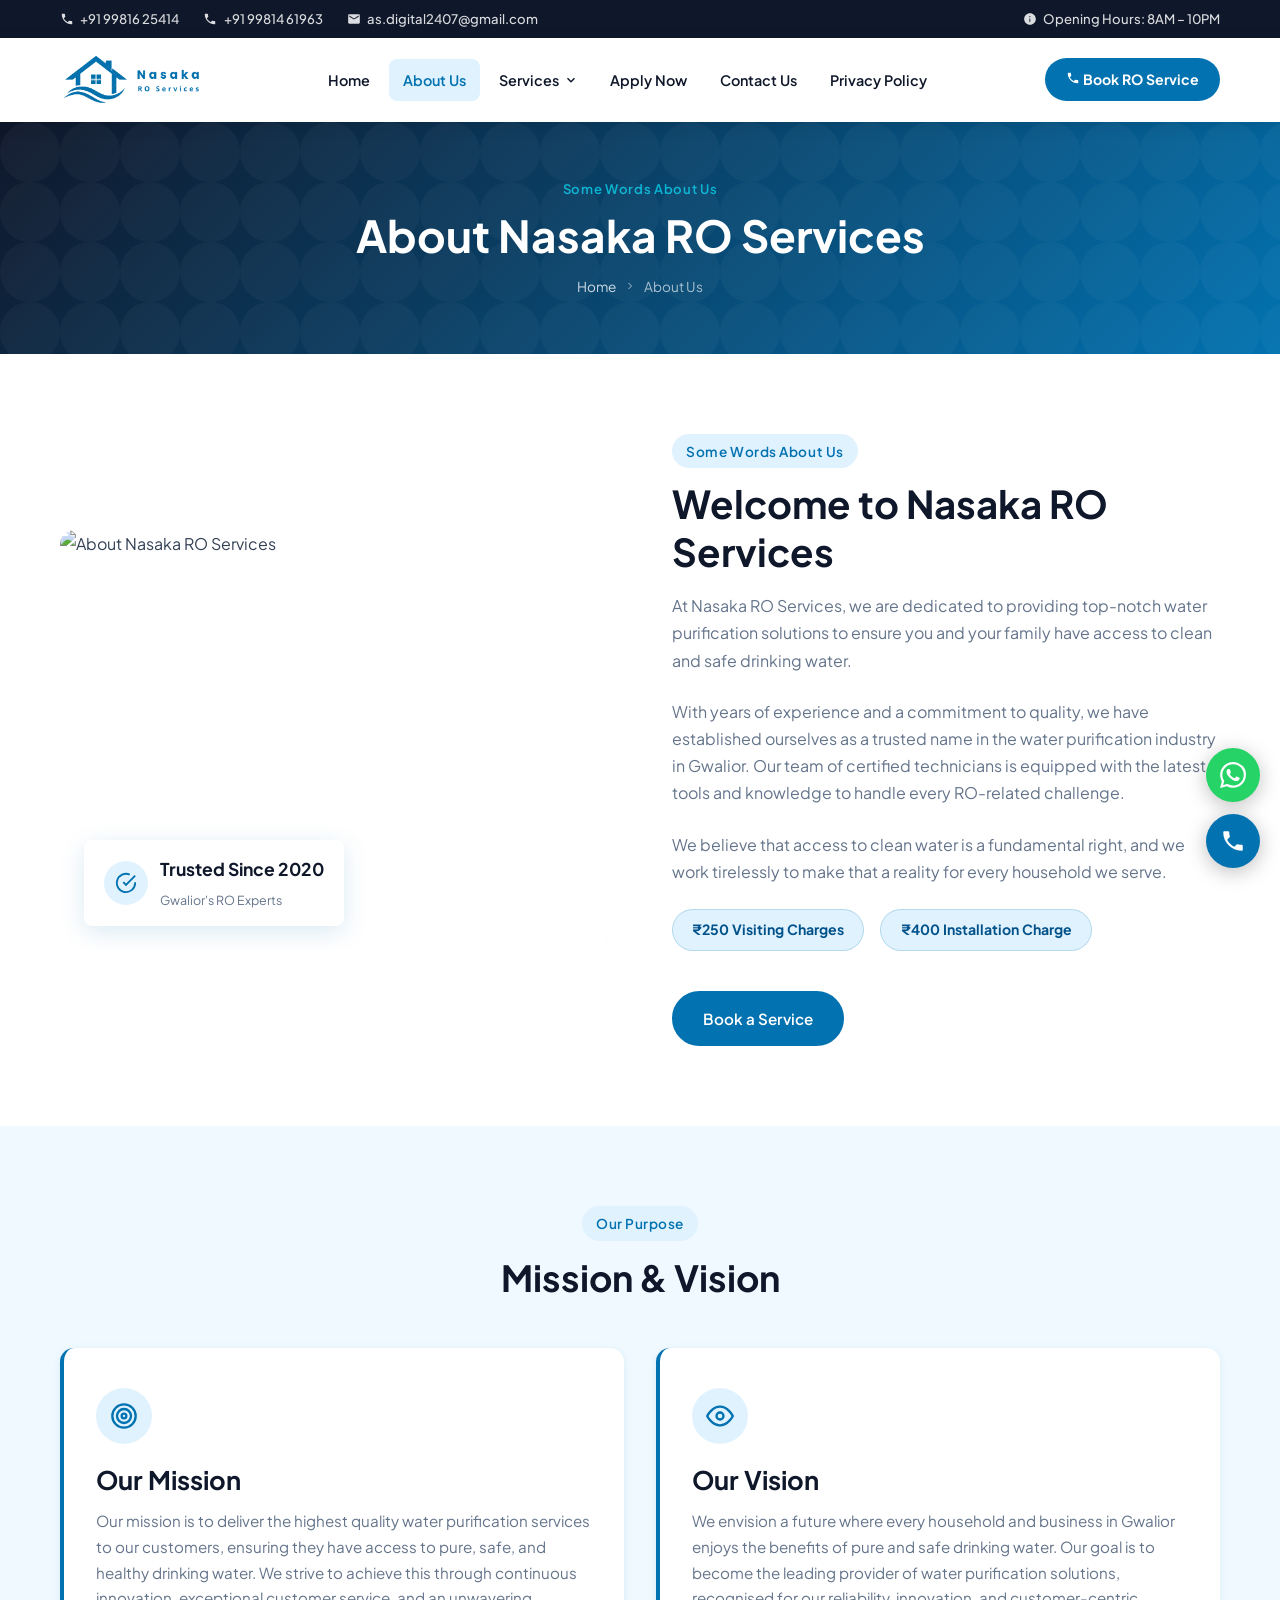
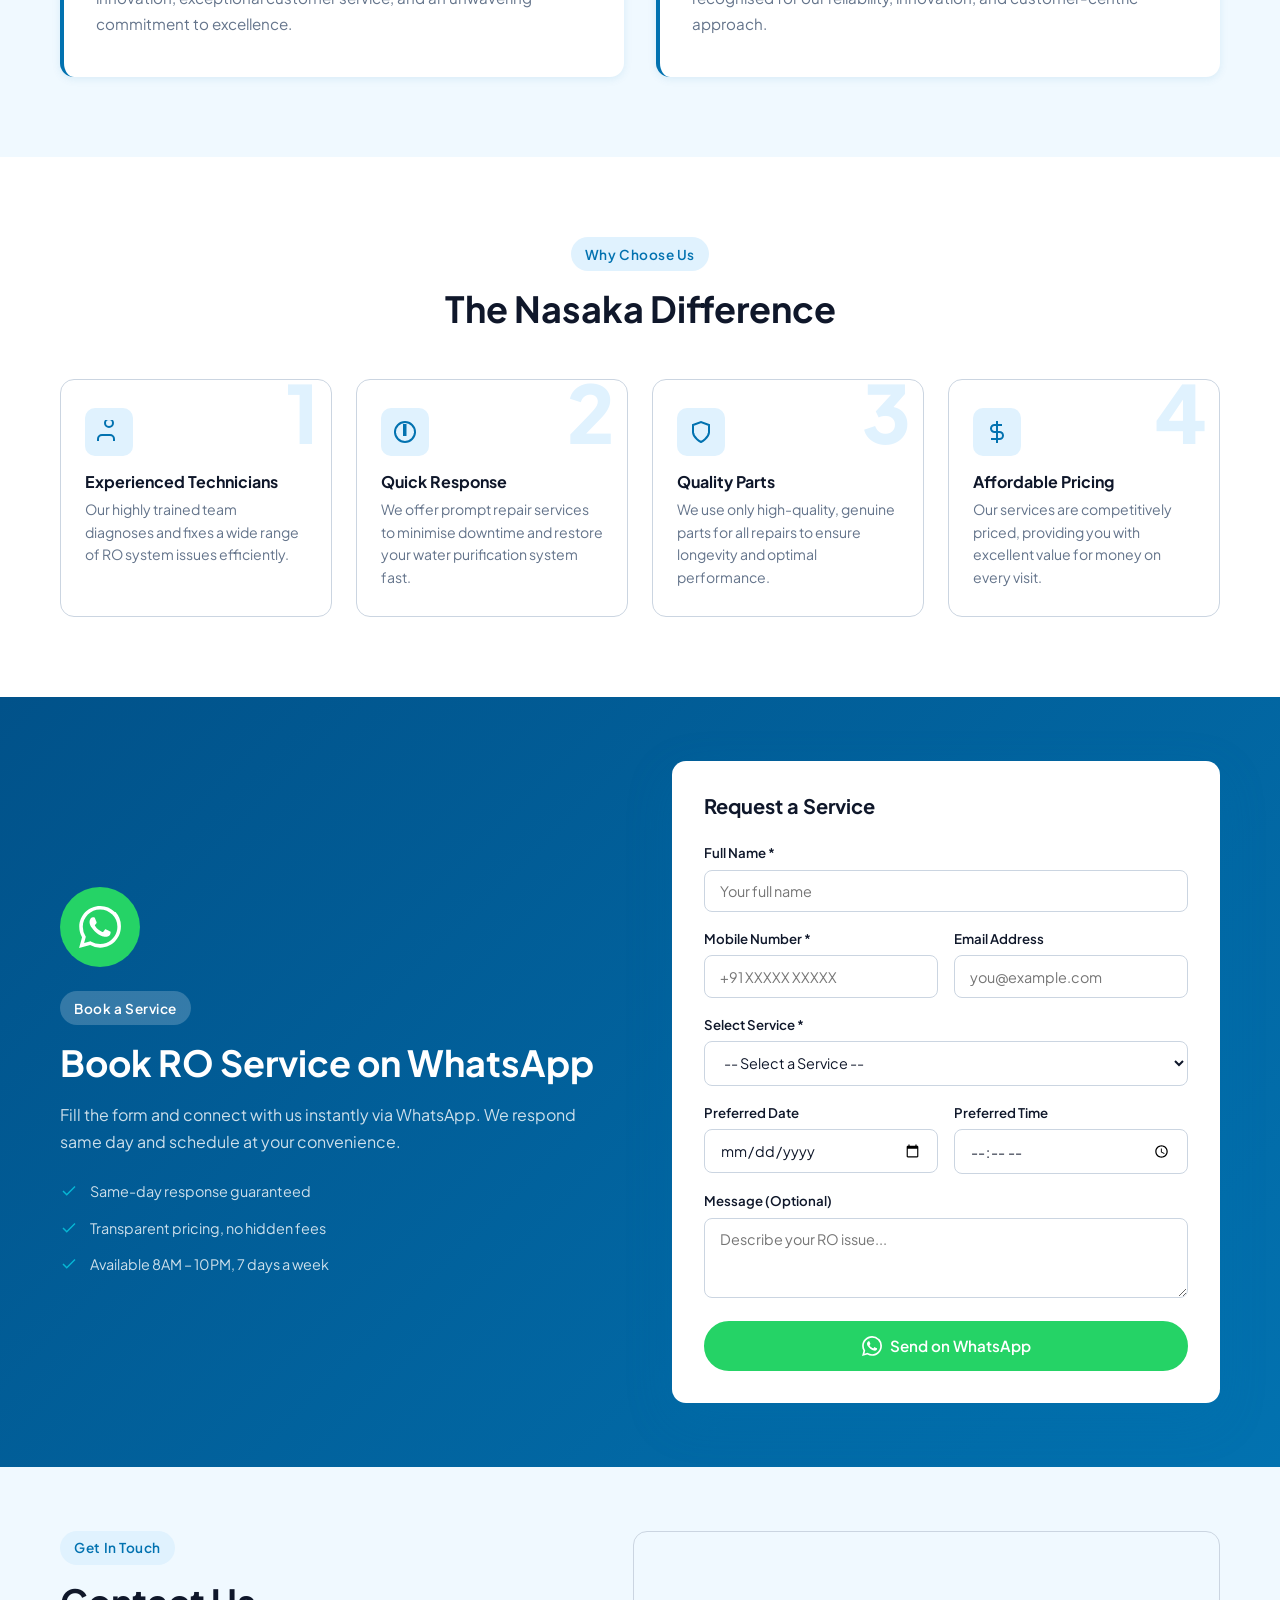
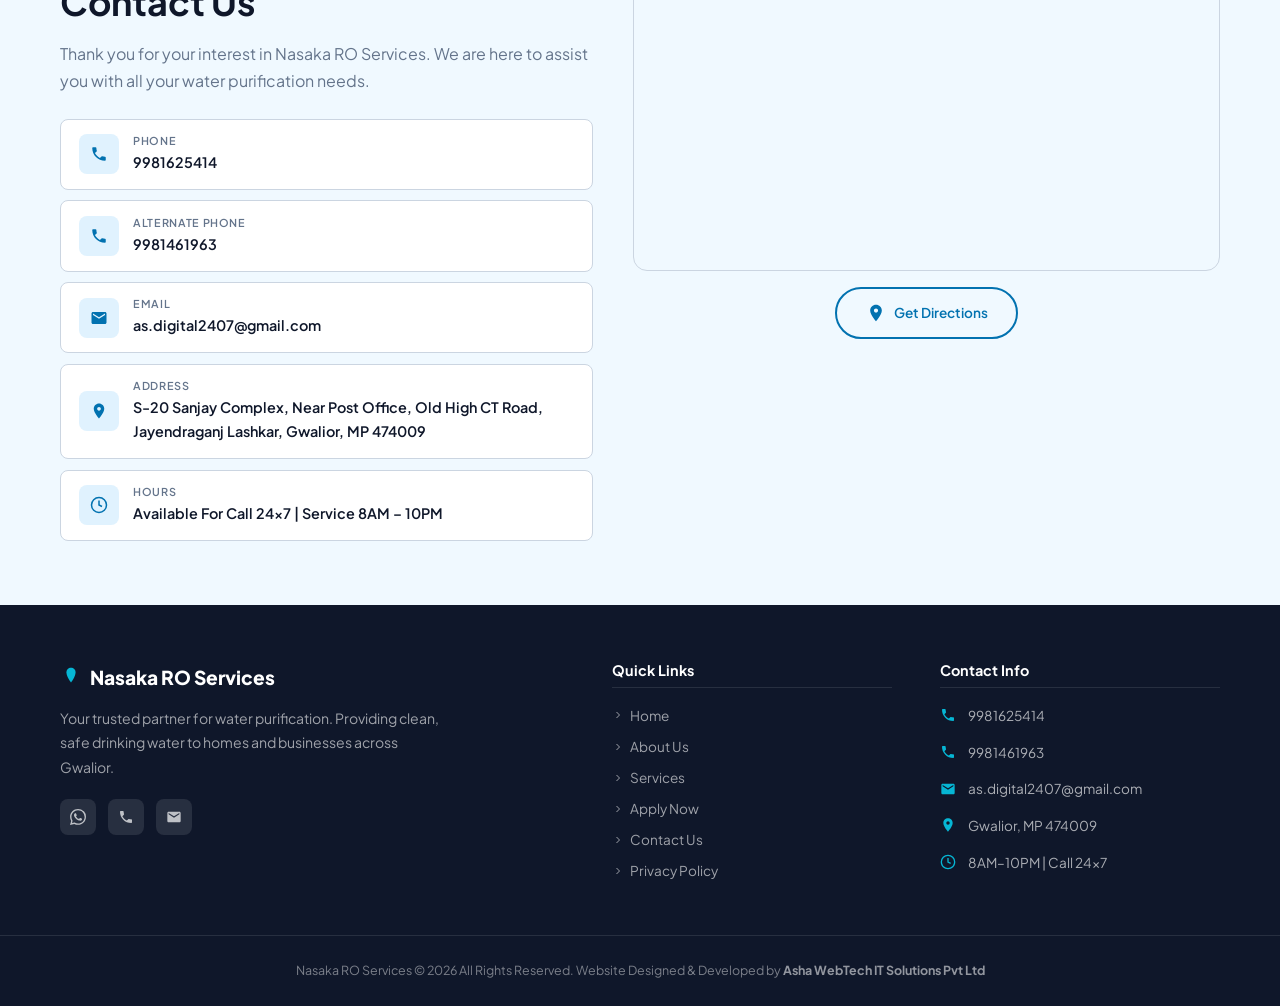
==== commit 1adc61b1: "Add files via upload" ====
--- a/about.html
+++ b/about.html
@@ -199,24 +199,28 @@
     <div class="contact-grid">
       <div class="contact-info" data-reveal>
         <span class="section-label">Get In Touch</span>
-        <h2 class="section-title">Contact Nasaka RO Services</h2>
-        <p>We are here to assist you with all your water purification needs. Reach out via phone, email or visit us.</p>
-        <div class="contact-cards">
-          <a href="tel:9981625414" class="contact-card" style="text-decoration:none">
-            <div class="contact-card__icon"><svg viewBox="0 0 24 24" fill="currentColor"><path d="M6.6 10.8c1.4 2.8 3.8 5.1 6.6 6.6l2.2-2.2c.27-.27.67-.36 1.02-.24 1.12.37 2.33.57 3.57.57.55 0 1 .45 1 1V20c0 .55-.45 1-1 1-9.39 0-17-7.61-17-17 0-.55.45-1 1-1h3.5c.55 0 1 .45 1 1 0 1.25.2 2.45.57 3.57.11.35.03.74-.24 1.01L6.6 10.8z"/></svg></div>
-            <div class="contact-card__body"><h5>Phone</h5><a href="tel:9981625414">9981625414</a></div>
+        <h2 class="section-title">Contact Us</h2>
+        <p>Thank you for your interest in Nasaka RO Services. We are here to assist you with all your water purification needs.</p>
+        <div class="contact-cards" style="margin-top:1.25rem">
+          <a href="tel:9981625414" class="contact-card">
+            <div class="contact-card__icon"><svg viewBox="0 0 24 24" fill="currentColor" width="18" height="18"><path d="M6.6 10.8c1.4 2.8 3.8 5.1 6.6 6.6l2.2-2.2c.27-.27.67-.36 1.02-.24 1.12.37 2.33.57 3.57.57.55 0 1 .45 1 1V20c0 .55-.45 1-1 1-9.39 0-17-7.61-17-17 0-.55.45-1 1-1h3.5c.55 0 1 .45 1 1 0 1.25.2 2.45.57 3.57.11.35.03.74-.24 1.01L6.6 10.8z"/></svg></div>
+            <div class="contact-card__body"><h5>Phone</h5><strong>9981625414</strong></div>
           </a>
-          <a href="mailto:as.digital2407@gmail.com" class="contact-card" style="text-decoration:none">
-            <div class="contact-card__icon"><svg viewBox="0 0 24 24" fill="currentColor"><path d="M20 4H4c-1.1 0-2 .9-2 2v12c0 1.1.9 2 2 2h16c1.1 0 2-.9 2-2V6c0-1.1-.9-2-2-2zm0 4l-8 5-8-5V6l8 5 8-5v2z"/></svg></div>
-            <div class="contact-card__body"><h5>Email</h5><a href="mailto:as.digital2407@gmail.com">as.digital2407@gmail.com</a></div>
+          <a href="tel:9981461963" class="contact-card">
+            <div class="contact-card__icon"><svg viewBox="0 0 24 24" fill="currentColor" width="18" height="18"><path d="M6.6 10.8c1.4 2.8 3.8 5.1 6.6 6.6l2.2-2.2c.27-.27.67-.36 1.02-.24 1.12.37 2.33.57 3.57.57.55 0 1 .45 1 1V20c0 .55-.45 1-1 1-9.39 0-17-7.61-17-17 0-.55.45-1 1-1h3.5c.55 0 1 .45 1 1 0 1.25.2 2.45.57 3.57.11.35.03.74-.24 1.01L6.6 10.8z"/></svg></div>
+            <div class="contact-card__body"><h5>Alternate Phone</h5><strong>9981461963</strong></div>
+          </a>
+          <a href="mailto:as.digital2407@gmail.com" class="contact-card">
+            <div class="contact-card__icon"><svg viewBox="0 0 24 24" fill="currentColor" width="18" height="18"><path d="M20 4H4c-1.1 0-2 .9-2 2v12c0 1.1.9 2 2 2h16c1.1 0 2-.9 2-2V6c0-1.1-.9-2-2-2zm0 4l-8 5-8-5V6l8 5 8-5v2z"/></svg></div>
+            <div class="contact-card__body"><h5>Email</h5><strong>as.digital2407@gmail.com</strong></div>
           </a>
           <div class="contact-card">
-            <div class="contact-card__icon"><svg viewBox="0 0 24 24" fill="currentColor"><path d="M12 2C8.13 2 5 5.13 5 9c0 5.25 7 13 7 13s7-7.75 7-13c0-3.87-3.13-7-7-7zm0 9.5c-1.38 0-2.5-1.12-2.5-2.5s1.12-2.5 2.5-2.5 2.5 1.12 2.5 2.5-1.12 2.5-2.5 2.5z"/></svg></div>
-            <div class="contact-card__body"><h5>Address</h5><p>S-20 Sanjay Complex, Near Post Office, Old High CT Road, Jayendraganj Lashkar, Gwalior, MP 474009</p></div>
+            <div class="contact-card__icon"><svg viewBox="0 0 24 24" fill="currentColor" width="18" height="18"><path d="M12 2C8.13 2 5 5.13 5 9c0 5.25 7 13 7 13s7-7.75 7-13c0-3.87-3.13-7-7-7zm0 9.5c-1.38 0-2.5-1.12-2.5-2.5s1.12-2.5 2.5-2.5 2.5 1.12 2.5 2.5-1.12 2.5-2.5 2.5z"/></svg></div>
+            <div class="contact-card__body"><h5>Address</h5><span class="val">S-20 Sanjay Complex, Near Post Office, Old High CT Road, Jayendraganj Lashkar, Gwalior, MP 474009</span></div>
           </div>
           <div class="contact-card">
-            <div class="contact-card__icon"><svg viewBox="0 0 24 24" fill="none" stroke="currentColor" stroke-width="2"><circle cx="12" cy="12" r="10"/><polyline points="12 6 12 12 16 14"/></svg></div>
-            <div class="contact-card__body"><h5>Hours</h5><p>Available For Call 24×7 | Service: 8AM – 10PM</p></div>
+            <div class="contact-card__icon"><svg viewBox="0 0 24 24" fill="none" stroke="currentColor" stroke-width="2" width="18" height="18"><circle cx="12" cy="12" r="10"/><polyline points="12 6 12 12 16 14"/></svg></div>
+            <div class="contact-card__body"><h5>Hours</h5><span class="val">Available For Call 24×7 | Service 8AM – 10PM</span></div>
           </div>
         </div>
       </div>
@@ -225,7 +229,7 @@
           <iframe src="https://maps.google.com/maps?q=S-20+Sanjay+Complex+Near+Post+Office+Old+High+CT+Road+Jayendraganj+Lashkar+Gwalior+Madhya+Pradesh+474009&t=m&z=15&output=embed&iwloc=near" allowfullscreen loading="lazy" referrerpolicy="no-referrer-when-downgrade" title="Nasaka RO Services Location"></iframe>
         </div>
         <div style="margin-top:1rem;text-align:center">
-          <a href="https://maps.google.com/maps?q=S-20+Sanjay+Complex+Gwalior+474009" target="_blank" class="btn btn--outline-blue" style="font-size:.85rem"><svg viewBox="0 0 24 24" fill="currentColor"><path d="M12 2C8.13 2 5 5.13 5 9c0 5.25 7 13 7 13s7-7.75 7-13c0-3.87-3.13-7-7-7zm0 9.5c-1.38 0-2.5-1.12-2.5-2.5s1.12-2.5 2.5-2.5 2.5 1.12 2.5 2.5-1.12 2.5-2.5 2.5z"/></svg> Get Directions</a>
+          <a href="https://maps.google.com/maps?q=S-20+Sanjay+Complex+Gwalior+474009" target="_blank" class="btn btn--outline-blue" style="font-size:.85rem"><svg viewBox="0 0 24 24" fill="currentColor" width="18" height="18"><path d="M12 2C8.13 2 5 5.13 5 9c0 5.25 7 13 7 13s7-7.75 7-13c0-3.87-3.13-7-7-7zm0 9.5c-1.38 0-2.5-1.12-2.5-2.5s1.12-2.5 2.5-2.5 2.5 1.12 2.5 2.5-1.12 2.5-2.5 2.5z"/></svg> Get Directions</a>
         </div>
       </div>
     </div>
@@ -235,15 +239,15 @@
   <div class="container">
     <div class="footer__grid">
       <div class="footer__brand">
-        <div class="logo-wrap">
-          <img src="images/logo.png" alt="Nasaka RO Services" height="50" onerror="this.style.display='none';this.nextElementSibling.style.display='block'">
-          <div style="display:none;color:#fff;font-size:1.2rem;font-weight:800">Nasaka RO Services</div>
+        <div class="footer__brand-name">
+          <svg viewBox="0 0 24 24" fill="currentColor" width="22" height="22"><path d="M12 2C9.24 2 7 4.24 7 7c0 4.5 5 11 5 11s5-6.5 5-11c0-2.76-2.24-5-5-5z"/></svg>
+          Nasaka RO Services
         </div>
         <p>Your trusted partner for water purification. Providing clean, safe drinking water to homes and businesses across Gwalior.</p>
         <div class="footer__social">
-          <a href="https://wa.me/919981625414" target="_blank" aria-label="WhatsApp"><svg viewBox="0 0 24 24" fill="currentColor"><path d="M17.472 14.382c-.297-.149-1.758-.867-2.03-.967-.273-.099-.471-.148-.67.15-.197.297-.767.966-.94 1.164-.173.199-.347.223-.644.075-.297-.15-1.255-.463-2.39-1.475-.883-.788-1.48-1.761-1.653-2.059-.173-.297-.018-.458.13-.606.134-.133.298-.347.446-.52.149-.174.198-.298.298-.497.099-.198.05-.371-.025-.52-.075-.149-.669-1.612-.916-2.207-.242-.579-.487-.5-.669-.51-.173-.008-.371-.01-.57-.01-.198 0-.52.074-.792.372-.272.297-1.04 1.016-1.04 2.479 0 1.462 1.065 2.875 1.213 3.074.149.198 2.096 3.2 5.077 4.487.709.306 1.262.489 1.694.625.712.227 1.36.195 1.871.118.571-.085 1.758-.719 2.006-1.413.248-.694.248-1.289.173-1.413-.074-.124-.272-.198-.57-.347m-5.421 7.403h-.004a9.87 9.87 0 0 1-5.031-1.378l-.361-.214-3.741.982.998-3.648-.235-.374a9.86 9.86 0 0 1-1.51-5.26c.001-5.45 4.436-9.884 9.888-9.884 2.64 0 5.122 1.03 6.988 2.898a9.825 9.825 0 0 1 2.893 6.994c-.003 5.45-4.437 9.884-9.885 9.884m8.413-18.297A11.815 11.815 0 0 0 12.05 0C5.495 0 .16 5.335.157 11.892c0 2.096.547 4.142 1.588 5.945L.057 24l6.305-1.654a11.882 11.882 0 0 0 5.683 1.448h.005c6.554 0 11.89-5.335 11.893-11.893A11.821 11.821 0 0 0 20.885 3.488"/></svg></a>
-          <a href="tel:+919981625414" aria-label="Call"><svg viewBox="0 0 24 24" fill="currentColor"><path d="M6.6 10.8c1.4 2.8 3.8 5.1 6.6 6.6l2.2-2.2c.27-.27.67-.36 1.02-.24 1.12.37 2.33.57 3.57.57.55 0 1 .45 1 1V20c0 .55-.45 1-1 1-9.39 0-17-7.61-17-17 0-.55.45-1 1-1h3.5c.55 0 1 .45 1 1 0 1.25.2 2.45.57 3.57.11.35.03.74-.24 1.01L6.6 10.8z"/></svg></a>
-          <a href="mailto:as.digital2407@gmail.com" aria-label="Email"><svg viewBox="0 0 24 24" fill="currentColor"><path d="M20 4H4c-1.1 0-2 .9-2 2v12c0 1.1.9 2 2 2h16c1.1 0 2-.9 2-2V6c0-1.1-.9-2-2-2zm0 4l-8 5-8-5V6l8 5 8-5v2z"/></svg></a>
+          <a href="https://wa.me/919981625414" target="_blank" aria-label="WhatsApp"><svg viewBox="0 0 24 24" fill="currentColor" width="16" height="16"><path d="M17.472 14.382c-.297-.149-1.758-.867-2.03-.967-.273-.099-.471-.148-.67.15-.197.297-.767.966-.94 1.164-.173.199-.347.223-.644.075-.297-.15-1.255-.463-2.39-1.475-.883-.788-1.48-1.761-1.653-2.059-.173-.297-.018-.458.13-.606.134-.133.298-.347.446-.52.149-.174.198-.298.298-.497.099-.198.05-.371-.025-.52-.075-.149-.669-1.612-.916-2.207-.242-.579-.487-.5-.669-.51-.173-.008-.371-.01-.57-.01-.198 0-.52.074-.792.372-.272.297-1.04 1.016-1.04 2.479 0 1.462 1.065 2.875 1.213 3.074.149.198 2.096 3.2 5.077 4.487.709.306 1.262.489 1.694.625.712.227 1.36.195 1.871.118.571-.085 1.758-.719 2.006-1.413.248-.694.248-1.289.173-1.413-.074-.124-.272-.198-.57-.347m-5.421 7.403h-.004a9.87 9.87 0 0 1-5.031-1.378l-.361-.214-3.741.982.998-3.648-.235-.374a9.86 9.86 0 0 1-1.51-5.26c.001-5.45 4.436-9.884 9.888-9.884 2.64 0 5.122 1.03 6.988 2.898a9.825 9.825 0 0 1 2.893 6.994c-.003 5.45-4.437 9.884-9.885 9.884m8.413-18.297A11.815 11.815 0 0 0 12.05 0C5.495 0 .16 5.335.157 11.892c0 2.096.547 4.142 1.588 5.945L.057 24l6.305-1.654a11.882 11.882 0 0 0 5.683 1.448h.005c6.554 0 11.89-5.335 11.893-11.893A11.821 11.821 0 0 0 20.885 3.488"/></svg></a>
+          <a href="tel:+919981625414" aria-label="Call"><svg viewBox="0 0 24 24" fill="currentColor" width="16" height="16"><path d="M6.6 10.8c1.4 2.8 3.8 5.1 6.6 6.6l2.2-2.2c.27-.27.67-.36 1.02-.24 1.12.37 2.33.57 3.57.57.55 0 1 .45 1 1V20c0 .55-.45 1-1 1-9.39 0-17-7.61-17-17 0-.55.45-1 1-1h3.5c.55 0 1 .45 1 1 0 1.25.2 2.45.57 3.57.11.35.03.74-.24 1.01L6.6 10.8z"/></svg></a>
+          <a href="mailto:as.digital2407@gmail.com" aria-label="Email"><svg viewBox="0 0 24 24" fill="currentColor" width="16" height="16"><path d="M20 4H4c-1.1 0-2 .9-2 2v12c0 1.1.9 2 2 2h16c1.1 0 2-.9 2-2V6c0-1.1-.9-2-2-2zm0 4l-8 5-8-5V6l8 5 8-5v2z"/></svg></a>
         </div>
       </div>
       <div class="footer__col">
@@ -258,10 +262,12 @@
         </div>
       </div>
       <div class="footer__col">
-        <h5 style="margin-top:1.5rem">Contact Info</h5>
-        <div class="footer__contact-item"><svg viewBox="0 0 24 24" fill="currentColor"><path d="M6.6 10.8c1.4 2.8 3.8 5.1 6.6 6.6l2.2-2.2c.27-.27.67-.36 1.02-.24 1.12.37 2.33.57 3.57.57.55 0 1 .45 1 1V20c0 .55-.45 1-1 1-9.39 0-17-7.61-17-17 0-.55.45-1 1-1h3.5c.55 0 1 .45 1 1 0 1.25.2 2.45.57 3.57.11.35.03.74-.24 1.01L6.6 10.8z"/></svg><span><a href="tel:9981625414">9981625414</a></span></div>
-        <div class="footer__contact-item"><svg viewBox="0 0 24 24" fill="currentColor"><path d="M20 4H4c-1.1 0-2 .9-2 2v12c0 1.1.9 2 2 2h16c1.1 0 2-.9 2-2V6c0-1.1-.9-2-2-2zm0 4l-8 5-8-5V6l8 5 8-5v2z"/></svg><span><a href="mailto:as.digital2407@gmail.com">as.digital2407@gmail.com</a></span></div>
-        <div class="footer__contact-item"><svg viewBox="0 0 24 24" fill="currentColor"><path d="M12 2C8.13 2 5 5.13 5 9c0 5.25 7 13 7 13s7-7.75 7-13c0-3.87-3.13-7-7-7zm0 9.5c-1.38 0-2.5-1.12-2.5-2.5s1.12-2.5 2.5-2.5 2.5 1.12 2.5 2.5-1.12 2.5-2.5 2.5z"/></svg><span>Gwalior, MP 474009</span></div>
+        <h5>Contact Info</h5>
+        <div class="footer__contact-item"><svg viewBox="0 0 24 24" fill="currentColor" width="16" height="16"><path d="M6.6 10.8c1.4 2.8 3.8 5.1 6.6 6.6l2.2-2.2c.27-.27.67-.36 1.02-.24 1.12.37 2.33.57 3.57.57.55 0 1 .45 1 1V20c0 .55-.45 1-1 1-9.39 0-17-7.61-17-17 0-.55.45-1 1-1h3.5c.55 0 1 .45 1 1 0 1.25.2 2.45.57 3.57.11.35.03.74-.24 1.01L6.6 10.8z"/></svg><span><a href="tel:9981625414">9981625414</a></span></div>
+        <div class="footer__contact-item"><svg viewBox="0 0 24 24" fill="currentColor" width="16" height="16"><path d="M6.6 10.8c1.4 2.8 3.8 5.1 6.6 6.6l2.2-2.2c.27-.27.67-.36 1.02-.24 1.12.37 2.33.57 3.57.57.55 0 1 .45 1 1V20c0 .55-.45 1-1 1-9.39 0-17-7.61-17-17 0-.55.45-1 1-1h3.5c.55 0 1 .45 1 1 0 1.25.2 2.45.57 3.57.11.35.03.74-.24 1.01L6.6 10.8z"/></svg><span><a href="tel:9981461963">9981461963</a></span></div>
+        <div class="footer__contact-item"><svg viewBox="0 0 24 24" fill="currentColor" width="16" height="16"><path d="M20 4H4c-1.1 0-2 .9-2 2v12c0 1.1.9 2 2 2h16c1.1 0 2-.9 2-2V6c0-1.1-.9-2-2-2zm0 4l-8 5-8-5V6l8 5 8-5v2z"/></svg><span><a href="mailto:as.digital2407@gmail.com">as.digital2407@gmail.com</a></span></div>
+        <div class="footer__contact-item"><svg viewBox="0 0 24 24" fill="currentColor" width="16" height="16"><path d="M12 2C8.13 2 5 5.13 5 9c0 5.25 7 13 7 13s7-7.75 7-13c0-3.87-3.13-7-7-7zm0 9.5c-1.38 0-2.5-1.12-2.5-2.5s1.12-2.5 2.5-2.5 2.5 1.12 2.5 2.5-1.12 2.5-2.5 2.5z"/></svg><span>Gwalior, MP 474009</span></div>
+        <div class="footer__contact-item"><svg viewBox="0 0 24 24" fill="none" stroke="currentColor" stroke-width="2" width="16" height="16"><circle cx="12" cy="12" r="10"/><polyline points="12 6 12 12 16 14"/></svg><span>8AM–10PM | Call 24×7</span></div>
       </div>
     </div>
   </div>
--- a/css/styles.css
+++ b/css/styles.css
@@ -1262,3 +1262,187 @@
   .mv-grid { gap: 1rem; }
   .hero__stats { flex-wrap: wrap; gap: 1rem; }
 }
+
+/* ══════════════════════════════════════════════════════════
+   PATCH 2 – All requested fixes
+══════════════════════════════════════════════════════════ */
+
+/* ── Hide top-bar on mobile ── */
+@media (max-width: 768px) {
+  .top-bar { display: none !important; }
+}
+
+/* ── Mobile header overlap fix ── */
+@media (max-width: 768px) {
+  .header__inner {
+    padding: .65rem 1rem;
+    gap: .75rem;
+  }
+  .header__logo img { height: 42px !important; }
+  .header__logo .logo-text { font-size: 1.05rem; }
+  /* prevent mobile-nav overlapping content */
+  .mobile-nav {
+    position: relative;
+    z-index: 800;
+    background: var(--white);
+    border-top: 1px solid var(--border);
+    width: 100%;
+  }
+  .mobile-nav.open { padding-bottom: 1rem; }
+}
+
+/* ── Hero: image on right side ── */
+.hero__img-wrap {
+  position: relative;
+  border-radius: 20px;
+  overflow: hidden;
+  box-shadow: 0 20px 60px rgba(0,0,0,.35);
+}
+.hero__img {
+  width: 100%;
+  height: 400px;
+  object-fit: cover;
+  display: block;
+  border-radius: 20px;
+}
+.hero__img-badge {
+  position: absolute;
+  bottom: 1.25rem;
+  left: 1.25rem;
+  background: white;
+  border-radius: 12px;
+  padding: .75rem 1.1rem;
+  display: flex;
+  align-items: center;
+  gap: .75rem;
+  box-shadow: 0 4px 20px rgba(0,0,0,.18);
+}
+.hero__img-badge-icon {
+  width: 38px; height: 38px;
+  background: #dcfce7;
+  border-radius: 50%;
+  display: flex; align-items: center; justify-content: center;
+  color: #16a34a;
+  font-size: 1.2rem;
+  font-weight: 900;
+}
+.hero__img-badge-text strong { display: block; font-size: .9rem; color: var(--dark); }
+.hero__img-badge-text span   { font-size: .72rem; color: var(--gray); }
+@media (max-width: 1024px) {
+  .hero__visual { display: none; }
+}
+
+/* ── Service detail page: image section ── */
+.service-hero-grid {
+  display: grid;
+  grid-template-columns: 1.1fr 1fr;
+  gap: 3rem;
+  align-items: start;
+}
+.service-hero-img {
+  border-radius: var(--radius);
+  overflow: hidden;
+  box-shadow: var(--shadow-lg);
+}
+.service-hero-img img {
+  width: 100%;
+  height: 380px;
+  object-fit: cover;
+  display: block;
+}
+@media (max-width: 768px) {
+  .service-hero-grid { grid-template-columns: 1fr; }
+  .service-hero-img img { height: 240px; }
+}
+
+/* ── Service issues / features grid ── */
+.issues-grid {
+  display: grid;
+  grid-template-columns: repeat(auto-fit, minmax(260px,1fr));
+  gap: 1.1rem;
+}
+.issue-card {
+  background: var(--white);
+  border-radius: var(--radius-sm);
+  padding: 1.1rem 1.25rem;
+  border: 1.5px solid var(--border);
+  display: flex;
+  gap: .85rem;
+  align-items: flex-start;
+  transition: var(--transition);
+}
+.issue-card:hover { border-color: var(--primary); box-shadow: var(--shadow-sm); }
+.issue-card__icon {
+  width: 36px; height: 36px; min-width: 36px;
+  background: var(--primary-light);
+  border-radius: 50%;
+  display: flex; align-items: center; justify-content: center;
+}
+.issue-card__icon svg { color: var(--primary); width: 17px; height: 17px; }
+.issue-card h5 { font-size: .9rem; margin-bottom: .2rem; color: var(--dark); }
+.issue-card p { font-size: .82rem; color: var(--gray); max-width: none; line-height: 1.5; margin: 0; }
+
+/* ── Contact cards: clean (no nested-anchor glitch) ── */
+.contact-card {
+  display: flex !important;
+  align-items: center !important;
+  gap: .9rem !important;
+  background: var(--white) !important;
+  border-radius: var(--radius-sm) !important;
+  padding: .9rem 1.1rem !important;
+  border: 1.5px solid var(--border) !important;
+  text-decoration: none !important;
+  color: inherit !important;
+  transition: var(--transition);
+}
+.contact-card__body h5 {
+  font-size: .68rem !important;
+  color: var(--gray) !important;
+  font-weight: 600 !important;
+  text-transform: uppercase;
+  letter-spacing: .06em;
+  margin-bottom: .15rem;
+}
+.contact-card__body strong,
+.contact-card__body span.val,
+.contact-card__body a {
+  font-size: .9rem;
+  color: var(--dark) !important;
+  font-weight: 600;
+  max-width: none;
+  word-break: break-word;
+  display: block;
+}
+.contact-card__body a:hover { color: var(--primary) !important; }
+
+/* ── Footer: no logo ── */
+.footer__brand .logo-wrap { display: none !important; }
+.footer__brand-name {
+  font-size: 1.2rem;
+  font-weight: 800;
+  color: var(--white);
+  margin-bottom: .75rem;
+  display: flex;
+  align-items: center;
+  gap: .5rem;
+}
+.footer__brand-name svg { color: var(--accent); }
+
+/* ══════════════════════════════════════════════════
+   PATCH 3 – Mobile nav default-hidden fix
+   Problem: padding on .mobile-nav creates 41px height
+   even when max-height:0, making "Home" visible without
+   clicking the hamburger.
+   Fix: use display:none / display:flex toggle instead.
+══════════════════════════════════════════════════ */
+.mobile-nav {
+  display: none !important;
+  flex-direction: column;
+  padding: 0 !important;
+  max-height: none !important;
+  overflow: visible !important;
+}
+.mobile-nav.open {
+  display: flex !important;
+  padding: .5rem 1.25rem 1.25rem !important;
+}
